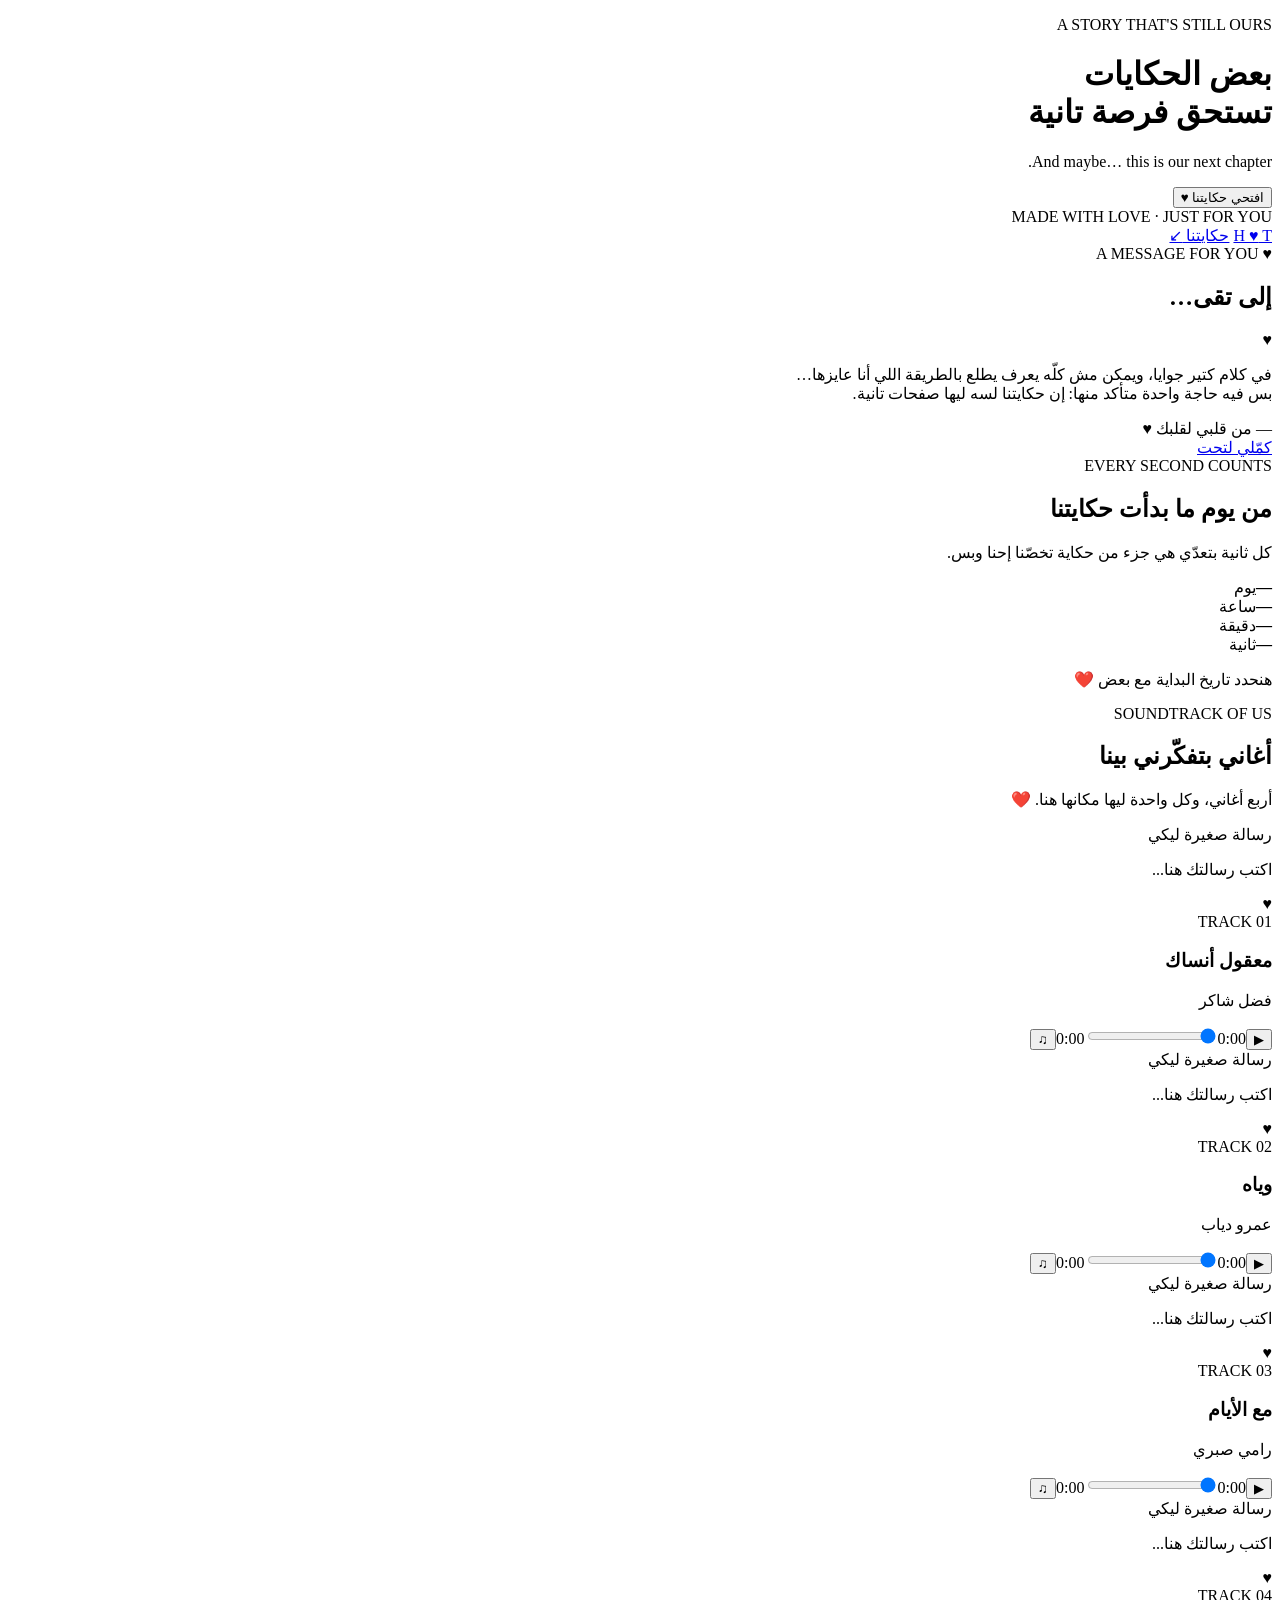
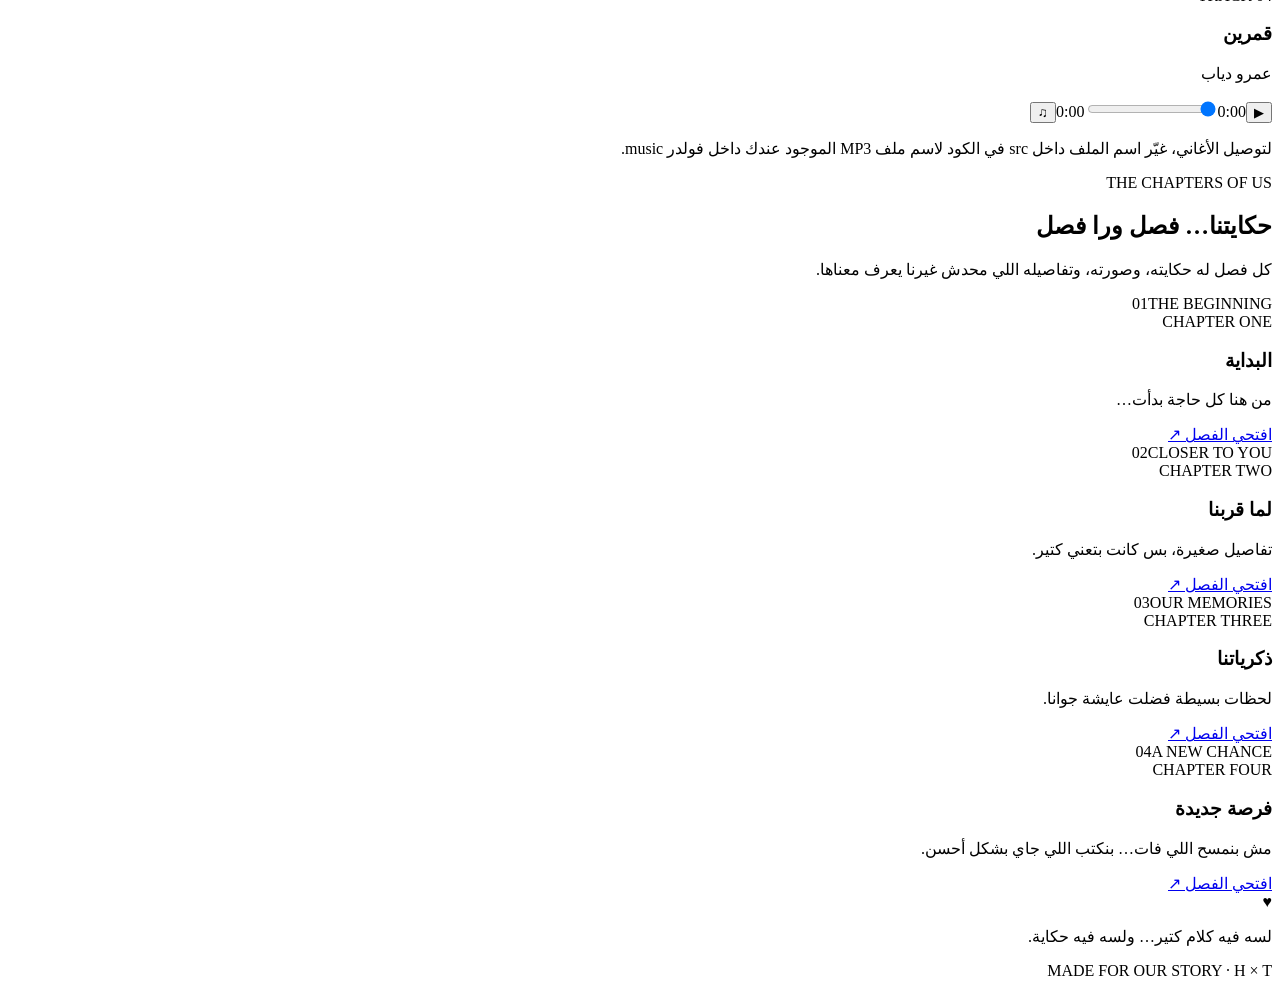
==== index.html @ f06b4408 "Add files via upload" ====
<!DOCTYPE html>
<html lang="ar" dir="rtl">
<head>
  <meta charset="UTF-8">
  <meta name="viewport" content="width=device-width, initial-scale=1.0">
  <meta name="theme-color" content="#090708">
  <title>Our Story ❤️</title>
  <link rel="stylesheet" href="css/style.css">
</head>
<body>
  <!-- شاشة البداية -->
  <div class="intro" id="intro">
    <div class="intro-glow"></div>
    <p class="eyebrow">A STORY THAT'S STILL OURS</p>
    <h1>بعض الحكايات<br><span>تستحق فرصة تانية</span></h1>
    <p class="intro-note">And maybe… this is our next chapter.</p>
    <button class="button button-primary" id="openStory">افتحي حكايتنا <span>♥</span></button>
    <div class="intro-bottom">MADE WITH LOVE · JUST FOR YOU</div>
  </div>

  <header class="topbar">
    <a class="brand" href="#home">H <span>♥</span> T</a>
    <a class="top-link" href="#chapters">حكايتنا <span>↙</span></a>
  </header>

  <main id="home">
    <!-- الرسالة: أول قسم بعد شاشة البداية -->
    <section class="hero section-wrap" id="message">
      <div class="section-kicker"><span class="tiny-heart">♥</span> A MESSAGE FOR YOU</div>
      <h2 class="hero-title">إلى <span>تقى</span>…</h2>
      <article class="message-card">
        <div class="card-heart">♥</div>
        <p id="mainMessage">في كلام كتير جوايا، ويمكن مش كلّه يعرف يطلع بالطريقة اللي أنا عايزها…<br>
        بس فيه حاجة واحدة متأكد منها: إن حكايتنا لسه ليها صفحات تانية.</p>
        <div class="message-signature">— من قلبي لقلبك <span>♥</span></div>
      </article>
      <a class="scroll-cue" href="#counter"><span></span> كمّلي لتحت</a>
    </section>

    <!-- عداد المدة -->
    <section class="counter-section section-wrap" id="counter">
      <div class="section-kicker">EVERY SECOND COUNTS</div>
      <h2>من يوم ما بدأت <span>حكايتنا</span></h2>
      <p class="section-description">كل ثانية بتعدّي هي جزء من حكاية تخصّنا إحنا وبس.</p>
      <div class="counter-grid" aria-label="مدة العلاقة">
        <div class="counter-box"><strong id="days">—</strong><span>يوم</span></div>
        <div class="counter-box"><strong id="hours">—</strong><span>ساعة</span></div>
        <div class="counter-box"><strong id="minutes">—</strong><span>دقيقة</span></div>
        <div class="counter-box"><strong id="seconds">—</strong><span>ثانية</span></div>
      </div>
      <p class="counter-caption" id="counterCaption">هنحدد تاريخ البداية مع بعض ❤️</p>
    </section>

    <!-- قائمة الأغاني -->
    <section class="music-section section-wrap" id="playlist">
      <div class="section-kicker">SOUNDTRACK OF US</div>
      <h2>أغاني <span>بتفكّرني بينا</span></h2>
      <p class="section-description">أربع أغاني، وكل واحدة ليها مكانها هنا. ❤️</p>

      <div class="playlist-list">
        <article class="song-card">
          <div class="song-message"><span class="message-label">رسالة صغيرة ليكي</span><p contenteditable="true" spellcheck="false">اكتب رسالتك هنا...</p></div>
          <div class="song-main"><div class="vinyl" aria-hidden="true"><span>♥</span></div><div class="playlist-info"><span class="track-label">TRACK 01</span><h3>معقول أنساك</h3><p>فضل شاكر</p></div></div>
          <audio class="song-audio" preload="metadata" src="music/معقول انساك.mp3"></audio>
          <div class="audio-controls"><button class="play-button" type="button" aria-label="تشغيل ">▶</button><span class="audio-time current-time">0:00</span><input class="audio-progress" type="range" min="0" max="100" value="0" step="0.1" aria-label="تقدم الأغنية"><span class="audio-time duration">0:00</span><button class="mute-button" type="button" aria-label="كتم الصوت">♫</button></div>
        </article>

        <article class="song-card">
          <div class="song-message"><span class="message-label">رسالة صغيرة ليكي</span><p contenteditable="true" spellcheck="false">اكتب رسالتك هنا...</p></div>
          <div class="song-main"><div class="vinyl" aria-hidden="true"><span>♥</span></div><div class="playlist-info"><span class="track-label">TRACK 02</span><h3>وياه</h3><p>عمرو دياب</p></div></div>
          <audio class="song-audio" preload="metadata" src="music/وياه.mp3"></audio>
          <div class="audio-controls"><button class="play-button" type="button" aria-label="تشغيل ">▶</button><span class="audio-time current-time">0:00</span><input class="audio-progress" type="range" min="0" max="100" value="0" step="0.1" aria-label="تقدم الأغنية"><span class="audio-time duration">0:00</span><button class="mute-button" type="button" aria-label="كتم الصوت">♫</button></div>
        </article>

        <article class="song-card">
          <div class="song-message"><span class="message-label">رسالة صغيرة ليكي</span><p contenteditable="true" spellcheck="false">اكتب رسالتك هنا...</p></div>
          <div class="song-main"><div class="vinyl" aria-hidden="true"><span>♥</span></div><div class="playlist-info"><span class="track-label">TRACK 03</span><h3>مع الأيام</h3><p>رامي صبري</p></div></div>
          <audio class="song-audio" preload="metadata" src="music/مع الايام.mp3"></audio>
          <div class="audio-controls"><button class="play-button" type="button" aria-label="تشغيل مع الأيام">▶</button><span class="audio-time current-time">0:00</span><input class="audio-progress" type="range" min="0" max="100" value="0" step="0.1" aria-label="تقدم الأغنية"><span class="audio-time duration">0:00</span><button class="mute-button" type="button" aria-label="كتم الصوت">♫</button></div>
        </article>

        <article class="song-card">
          <div class="song-message"><span class="message-label">رسالة صغيرة ليكي</span><p contenteditable="true" spellcheck="false">اكتب رسالتك هنا...</p></div>
          <div class="song-main"><div class="vinyl" aria-hidden="true"><span>♥</span></div><div class="playlist-info"><span class="track-label">TRACK 04</span><h3>قمرين</h3><p>عمرو دياب</p></div></div>
          <audio class="song-audio" preload="metadata" src="music/قمرين.mp3"></audio>
          <div class="audio-controls"><button class="play-button" type="button" aria-label="تشغيل قمرين">▶</button><span class="audio-time current-time">0:00</span><input class="audio-progress" type="range" min="0" max="100" value="0" step="0.1" aria-label="تقدم الأغنية"><span class="audio-time duration">0:00</span><button class="mute-button" type="button" aria-label="كتم الصوت">♫</button></div>
        </article>
      </div>
      <p class="small-note">لتوصيل الأغاني، غيّر اسم الملف داخل src في الكود لاسم ملف MP3 الموجود عندك داخل فولدر music.</p>
    </section>

    <!-- فصول الحكاية -->
    <section class="chapters-section section-wrap" id="chapters">
      <div class="section-kicker">THE CHAPTERS OF US</div>
      <h2>حكايتنا… <span>فصل ورا فصل</span></h2>
      <p class="section-description">كل فصل له حكايته، وصورته، وتفاصيله اللي محدش غيرنا يعرف معناها.</p>

      <div class="chapter-list">
        <article class="chapter-card">
          <div class="chapter-art art-one"><span class="art-symbol">01</span><span class="art-caption">THE BEGINNING</span></div>
          <div class="chapter-content">
            <span class="chapter-number">CHAPTER ONE</span>
            <h3>البداية</h3>
            <p>من هنا كل حاجة بدأت…</p>
            <a class="button button-outline" href="chapters/chapter-1.html">افتحي الفصل <span>↗</span></a>
          </div>
        </article>

        <article class="chapter-card">
          <div class="chapter-art art-two"><span class="art-symbol">02</span><span class="art-caption">CLOSER TO YOU</span></div>
          <div class="chapter-content">
            <span class="chapter-number">CHAPTER TWO</span>
            <h3>لما قربنا</h3>
            <p>تفاصيل صغيرة، بس كانت بتعني كتير.</p>
            <a class="button button-outline" href="chapters/chapter-2.html">افتحي الفصل <span>↗</span></a>
          </div>
        </article>

        <article class="chapter-card">
          <div class="chapter-art art-three"><span class="art-symbol">03</span><span class="art-caption">OUR MEMORIES</span></div>
          <div class="chapter-content">
            <span class="chapter-number">CHAPTER THREE</span>
            <h3>ذكرياتنا</h3>
            <p>لحظات بسيطة فضلت عايشة جوانا.</p>
            <a class="button button-outline" href="chapters/chapter-3.html">افتحي الفصل <span>↗</span></a>
          </div>
        </article>

        <article class="chapter-card">
          <div class="chapter-art art-four"><span class="art-symbol">04</span><span class="art-caption">A NEW CHANCE</span></div>
          <div class="chapter-content">
            <span class="chapter-number">CHAPTER FOUR</span>
            <h3>فرصة جديدة</h3>
            <p>مش بنمسح اللي فات… بنكتب اللي جاي بشكل أحسن.</p>
            <a class="button button-outline" href="chapters/chapter-4.html">افتحي الفصل <span>↗</span></a>
          </div>
        </article>
      </div>
    </section>

    <footer class="footer">
      <div class="footer-heart">♥</div>
      <p>لسه فيه كلام كتير… ولسه فيه حكاية.</p>
      <span>MADE FOR OUR STORY · H × T</span>
    </footer>
  </main>

  <script src="js/main.js"></script>
</body>
</html>
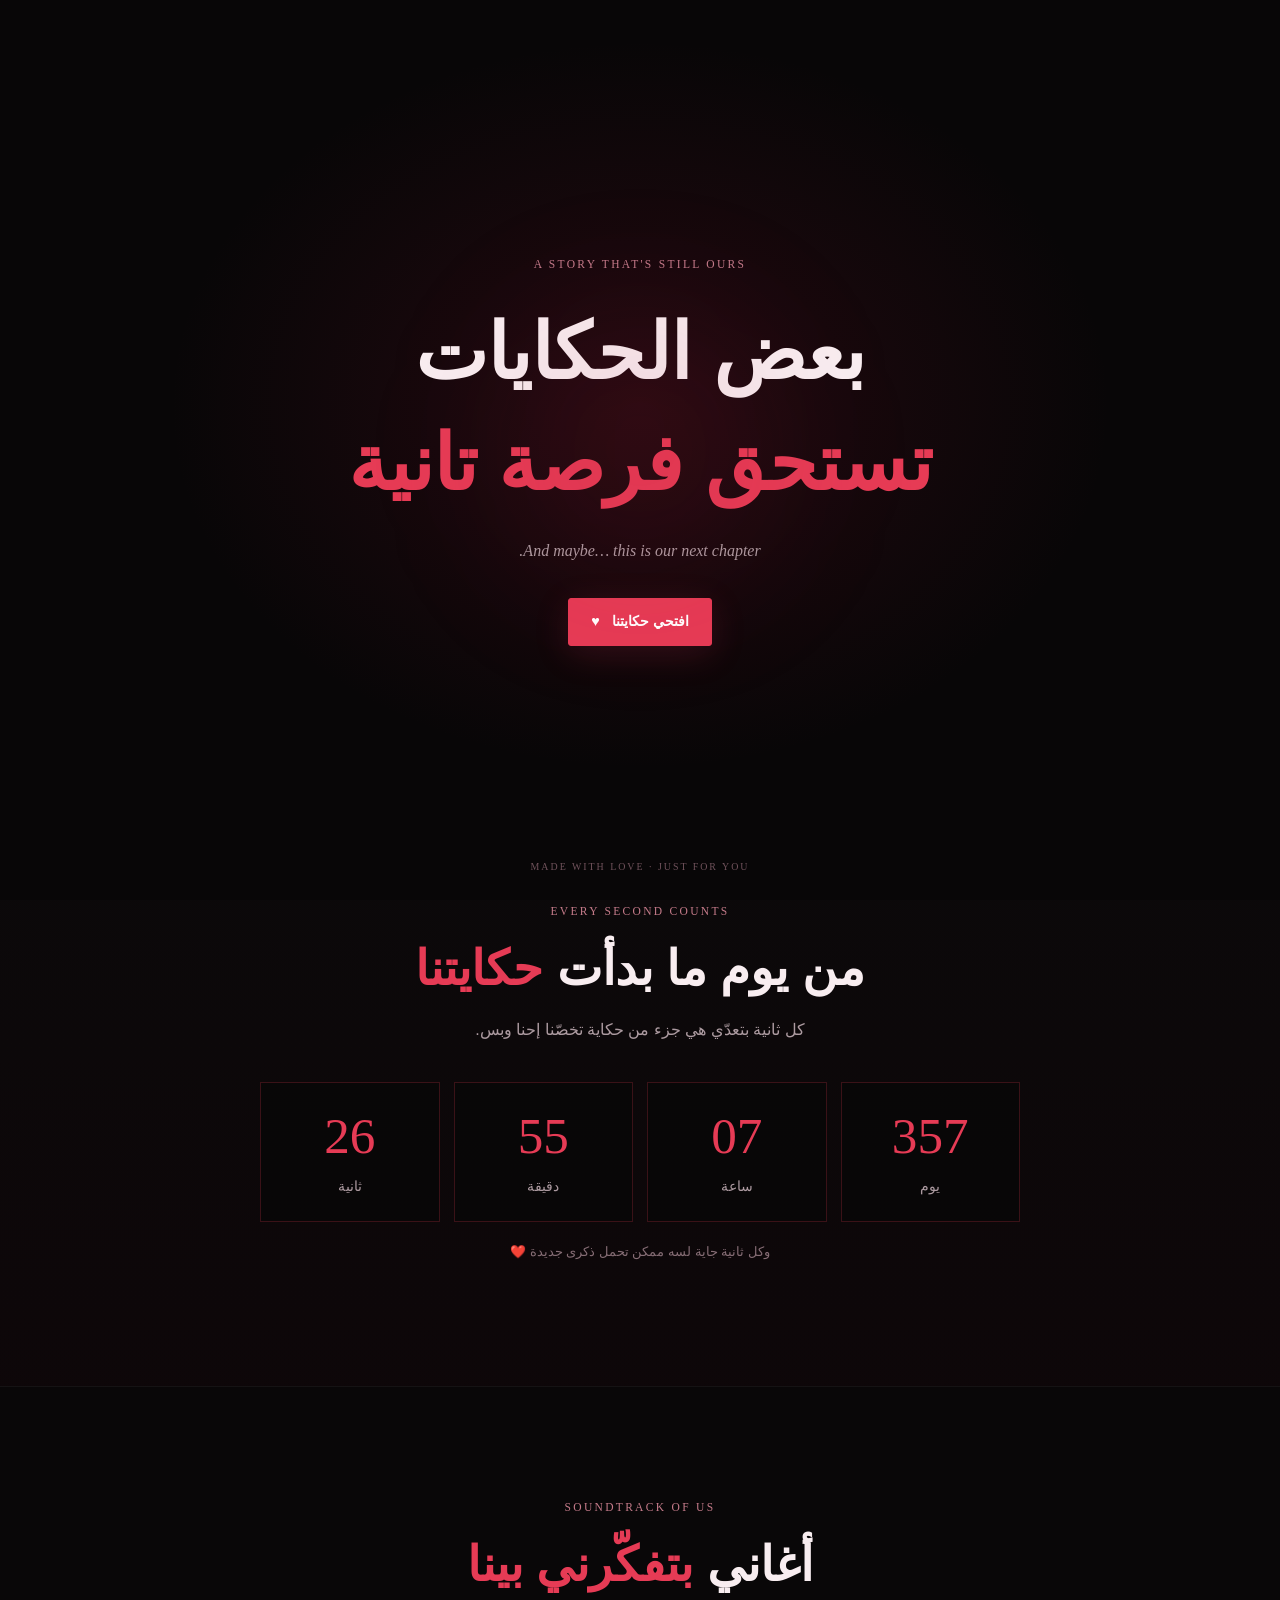
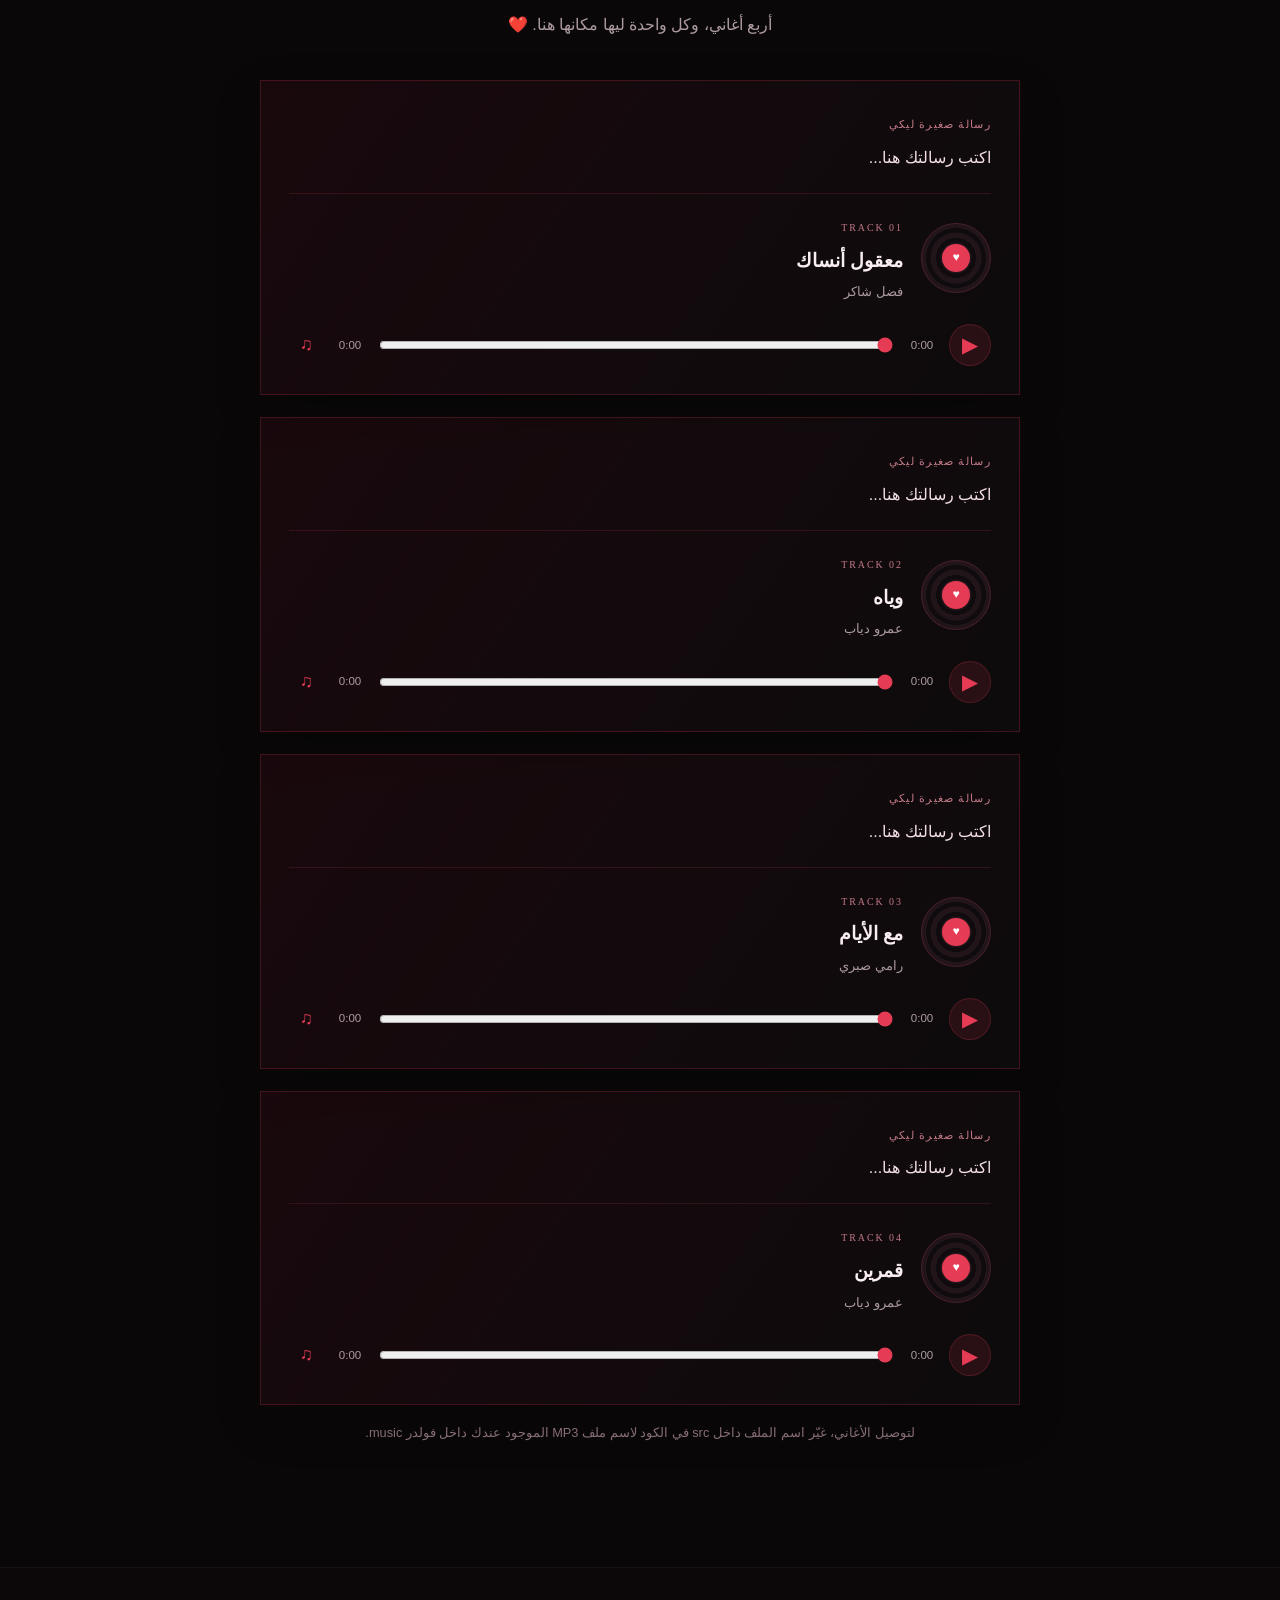
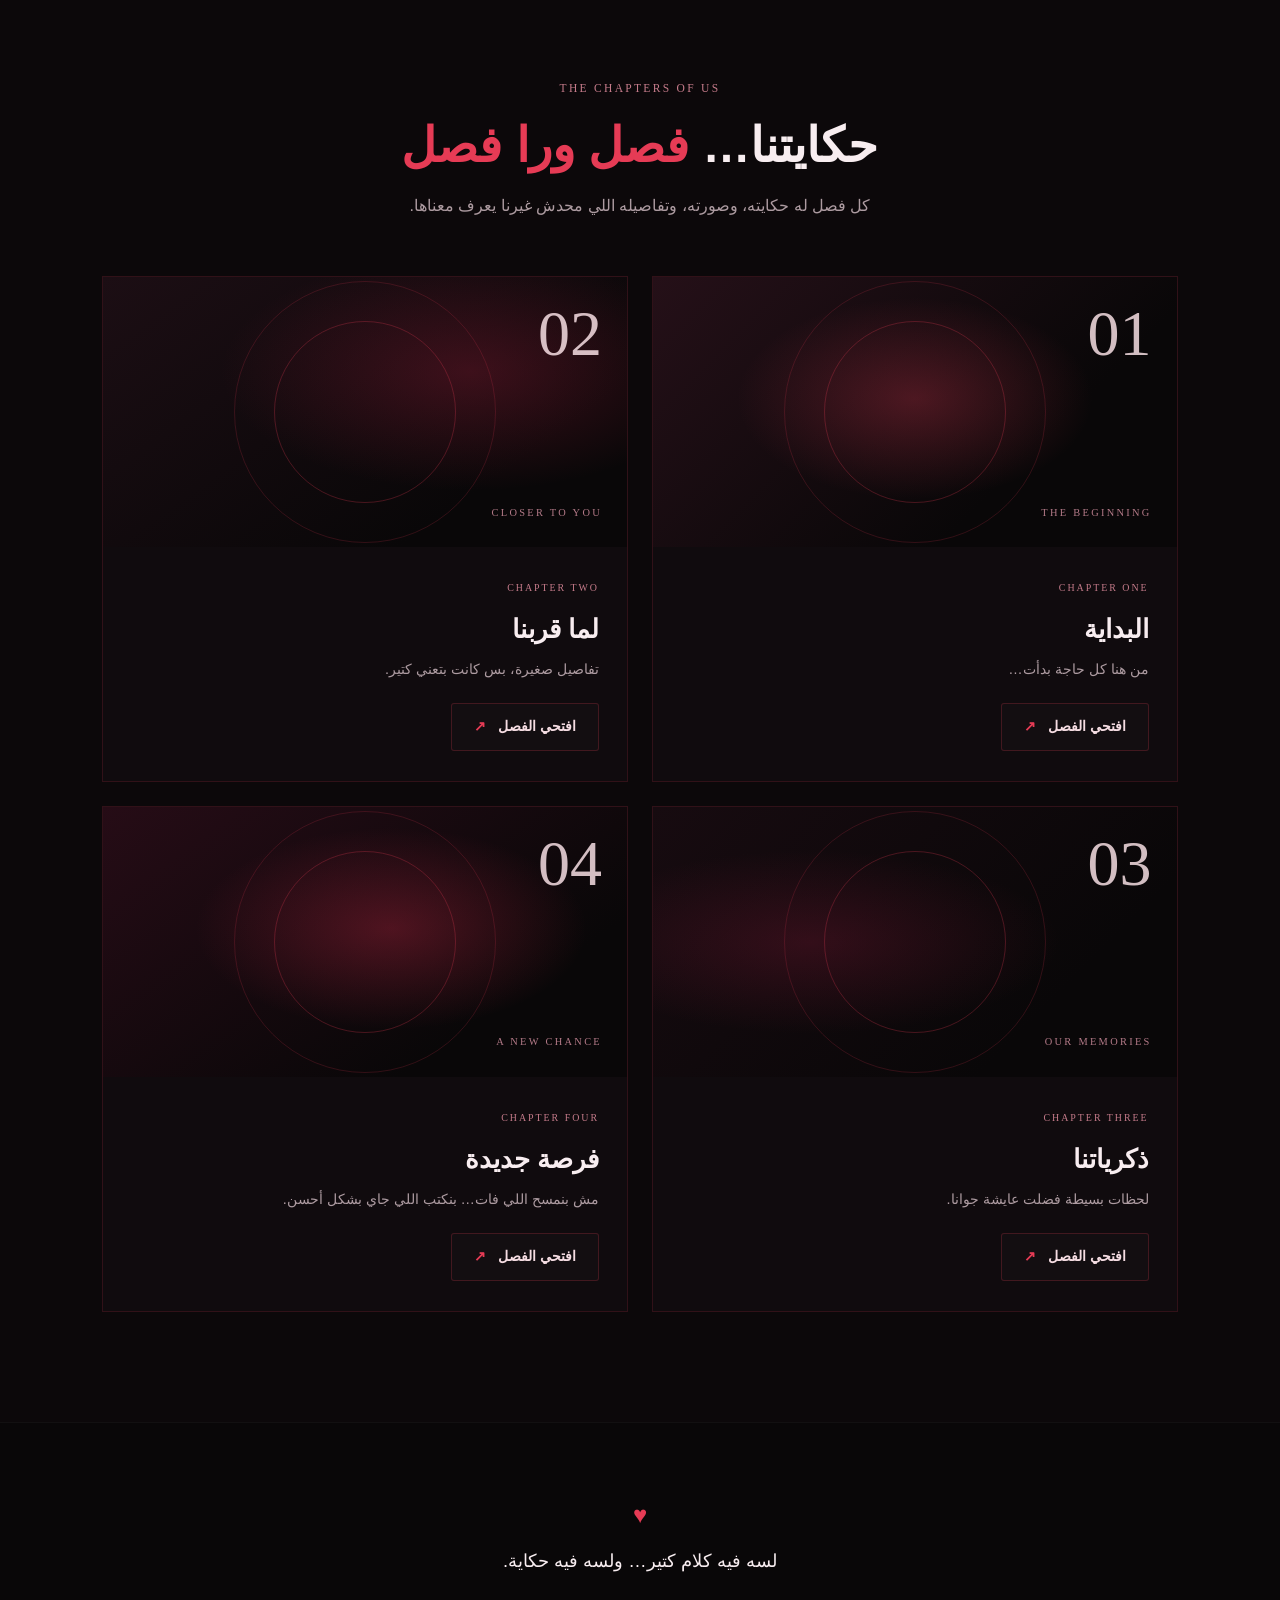
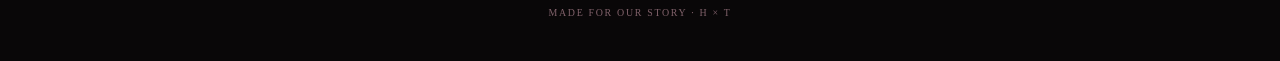
==== commit 606d1540: "Update index.html" ====
--- a/index.html
+++ b/index.html
@@ -5,7 +5,7 @@
   <meta name="viewport" content="width=device-width, initial-scale=1.0">
   <meta name="theme-color" content="#090708">
   <title>Our Story ❤️</title>
-  <link rel="stylesheet" href="css/style.css">
+  <link rel="stylesheet" href="style.css">
 </head>
 <body>
   <!-- شاشة البداية -->
@@ -145,6 +145,6 @@
     </footer>
   </main>
 
-  <script src="js/main.js"></script>
+  <script src="main.js"></script>
 </body>
 </html>
--- a/style.css
+++ b/style.css
@@ -0,0 +1,250 @@
+@import url('https://fonts.googleapis.com/css2?family=Cairo:wght@400;500;600;700;800&family=Playfair+Display:wght@400;500;600&display=swap');
+
+:root {
+  --bg: #090708;
+  --surface: #120d10;
+  --surface-2: #1a1015;
+  --red: #e63b55;
+  --red-deep: #8e1f35;
+  --text: #f8edf0;
+  --muted: #ad9ba1;
+  --line: rgba(230, 59, 85, .22);
+  --serif: 'Playfair Display', Georgia, serif;
+}
+
+* { box-sizing: border-box; }
+html { scroll-behavior: smooth; scroll-padding-top: 86px; }
+body {
+  margin: 0;
+  background: var(--bg);
+  color: var(--text);
+  font-family: 'Cairo', sans-serif;
+  line-height: 1.8;
+  overflow-x: hidden;
+}
+body::before {
+  content: "";
+  position: fixed;
+  inset: 0;
+  pointer-events: none;
+  z-index: -1;
+  opacity: .18;
+  background-image: radial-gradient(rgba(255,255,255,.15) .6px, transparent .6px);
+  background-size: 6px 6px;
+}
+a { color: inherit; text-decoration: none; }
+button { font: inherit; }
+span { color: var(--red); }
+
+.intro {
+  position: fixed;
+  inset: 0;
+  z-index: 100;
+  display: flex;
+  flex-direction: column;
+  justify-content: center;
+  align-items: center;
+  padding: 28px;
+  text-align: center;
+  background:
+    radial-gradient(ellipse at 50% 45%, rgba(132, 22, 48, .22), transparent 52%),
+    #080607;
+  transition: opacity .8s ease, visibility .8s ease, transform .8s ease;
+}
+.intro.is-hidden { opacity: 0; visibility: hidden; transform: scale(1.03); }
+.intro-glow {
+  position: absolute;
+  width: 260px;
+  height: 260px;
+  border-radius: 50%;
+  background: rgba(183, 26, 57, .11);
+  filter: blur(75px);
+  pointer-events: none;
+}
+.eyebrow, .intro-bottom, .section-kicker, .track-label, .chapter-number {
+  font-family: var(--serif);
+  font-size: .72rem;
+  letter-spacing: .2em;
+  color: #c57b8a;
+}
+.eyebrow { margin: 0 0 22px; }
+.intro h1 {
+  margin: 0;
+  font-size: clamp(2.1rem, 7vw, 4.8rem);
+  line-height: 1.45;
+  font-weight: 700;
+}
+.intro h1 span { color: var(--red); }
+.intro-note { color: var(--muted); font-family: var(--serif); font-style: italic; margin: 18px 0 32px; }
+.intro-bottom { position: absolute; bottom: 24px; font-size: .62rem; color: #70525b; }
+
+.button {
+  min-height: 48px;
+  display: inline-flex;
+  align-items: center;
+  justify-content: center;
+  gap: 12px;
+  border-radius: 3px;
+  padding: 10px 22px;
+  font-weight: 700;
+  font-size: .9rem;
+  transition: transform .25s ease, background .25s ease, border-color .25s ease;
+}
+.button:hover { transform: translateY(-3px); }
+.button-primary { background: var(--red); color: #fff; border: 1px solid var(--red); box-shadow: 0 8px 35px rgba(230,59,85,.16); }
+.button-primary span { color: #fff; }
+.button-outline { border: 1px solid var(--line); color: #f5dce2; background: rgba(255,255,255,.015); }
+.button-outline:hover { border-color: var(--red); background: rgba(230,59,85,.08); }
+.button-outline span { color: var(--red); }
+
+.topbar {
+  position: sticky;
+  top: 0;
+  z-index: 20;
+  height: 70px;
+  padding: 0 clamp(20px, 6vw, 90px);
+  display: flex;
+  align-items: center;
+  justify-content: space-between;
+  background: rgba(9,7,8,.83);
+  border-bottom: 1px solid rgba(255,255,255,.05);
+  backdrop-filter: blur(16px);
+}
+.brand { font-family: var(--serif); font-size: 1.3rem; letter-spacing: .1em; }
+.brand span { font-size: .8rem; padding: 0 5px; }
+.top-link { color: var(--muted); font-size: .85rem; }
+.top-link span { padding-right: 5px; }
+
+.section-wrap { padding: 110px clamp(22px, 8vw, 130px); }
+.hero {
+  min-height: 560px;
+  display: flex;
+  flex-direction: column;
+  align-items: center;
+  justify-content: center;
+  text-align: center;
+  padding-top: 100px;
+  padding-bottom: 60px;
+  background: radial-gradient(ellipse at 50% 40%, rgba(125, 21, 46, .12), transparent 58%);
+}
+.section-kicker { margin-bottom: 12px; }
+.tiny-heart { font-size: .8rem; margin-left: 6px; }
+.hero-title { font-size: clamp(2.2rem, 5vw, 3.8rem); margin: 0 0 26px; line-height: 1.35; }
+.message-card {
+  position: relative;
+  width: min(100%, 720px);
+  padding: clamp(28px, 5vw, 55px);
+  border: 1px solid var(--line);
+  background: linear-gradient(135deg, rgba(255,255,255,.035), rgba(105,16,39,.08));
+  box-shadow: 0 25px 80px rgba(0,0,0,.2);
+}
+.card-heart { color: var(--red); font-size: 1.5rem; margin-bottom: 12px; }
+.message-card p { font-size: clamp(1rem, 2vw, 1.25rem); line-height: 2.2; margin: 0; }
+.message-signature { margin-top: 28px; color: var(--muted); font-size: .9rem; }
+.message-signature span { padding-right: 6px; }
+.scroll-cue { display: flex; align-items: center; gap: 10px; margin-top: 36px; font-size: .8rem; color: var(--muted); }
+.scroll-cue span { width: 1px; height: 28px; display: inline-block; background: var(--red); }
+
+.counter-section { text-align: center; border-top: 1px solid rgba(255,255,255,.04); border-bottom: 1px solid rgba(255,255,255,.04); background: linear-gradient(180deg, rgba(255,255,255,.012), rgba(126,17,43,.045)); }
+section h2 { font-size: clamp(1.8rem, 4vw, 3rem); line-height: 1.45; margin: 0 0 12px; }
+.section-description { color: var(--muted); max-width: 650px; margin: 0 auto 36px; }
+.counter-grid { display: grid; grid-template-columns: repeat(4, minmax(0, 1fr)); gap: 14px; width: min(100%, 760px); margin: 38px auto 18px; }
+.counter-box { padding: 22px 10px; background: rgba(8,6,7,.7); border: 1px solid var(--line); }
+.counter-box strong { display: block; font-family: var(--serif); font-size: clamp(1.8rem, 5vw, 3.2rem); line-height: 1.2; color: var(--red); font-weight: 500; }
+.counter-box span { display: block; color: var(--muted); margin-top: 8px; font-size: .85rem; }
+.counter-caption, .small-note { color: #866d75; font-size: .8rem; }
+
+.music-section { text-align: center; }
+.playlist-card {
+  width: min(100%, 650px);
+  margin: 38px auto 0;
+  padding: 22px;
+  display: flex;
+  align-items: center;
+  gap: 22px;
+  text-align: right;
+  border: 1px solid var(--line);
+  background: linear-gradient(110deg, rgba(124,18,43,.13), rgba(255,255,255,.025));
+}
+.vinyl {
+  width: 86px; height: 86px; flex: 0 0 86px; border-radius: 50%;
+  display: grid; place-items: center;
+  background: repeating-radial-gradient(circle, #21151a 0 5px, #100b0e 6px 10px);
+  border: 1px solid #4b202d;
+  animation: spin 12s linear infinite;
+}
+.vinyl span { display: grid; place-items: center; width: 28px; height: 28px; border-radius: 50%; background: var(--red); color: white; font-size: .75rem; }
+@keyframes spin { to { transform: rotate(360deg); } }
+.playlist-info { flex: 1; min-width: 0; }
+.track-label { font-size: .62rem; }
+.playlist-info h3 { margin: 4px 0 0; font-size: 1.15rem; }
+.playlist-info p { margin: 2px 0 0; color: var(--muted); font-size: .82rem; }
+.play-button { width: 44px; height: 44px; border-radius: 50%; border: 1px solid var(--line); background: rgba(230,59,85,.12); color: var(--red); font-size: 1.3rem; cursor: pointer; }
+.small-note { margin-top: 16px; }
+
+/* Playlist: four individual song cards */
+.playlist-list { width: min(100%, 760px); margin: 40px auto 0; display: grid; gap: 22px; text-align: right; }
+.song-card { padding: clamp(18px, 3vw, 28px); border: 1px solid var(--line); background: linear-gradient(125deg, rgba(124,18,43,.14), rgba(255,255,255,.018)); box-shadow: 0 18px 45px rgba(0,0,0,.16); transition: border-color .25s ease, transform .25s ease; }
+.song-card:hover { border-color: rgba(230,59,85,.48); transform: translateY(-2px); }
+.song-message { padding: 0 0 18px; margin-bottom: 18px; border-bottom: 1px solid rgba(230,59,85,.16); }
+.message-label { font-family: var(--serif); font-size: .68rem; letter-spacing: .12em; color: #c57b8a; }
+.song-message p { margin: 5px 0 0; color: #f3dfe4; line-height: 1.9; outline: none; min-height: 32px; }
+.song-message p:focus { border-bottom: 1px dashed rgba(230,59,85,.55); }
+.song-main { display: flex; align-items: center; gap: 18px; }
+.song-main .vinyl { width: 70px; height: 70px; flex: 0 0 70px; }
+.song-main .playlist-info h3 { margin-top: 3px; font-size: 1.2rem; }
+.audio-controls { display: flex; align-items: center; gap: 10px; margin-top: 20px; }
+.audio-time { color: var(--muted); font-size: .72rem; font-variant-numeric: tabular-nums; min-width: 34px; text-align: center; direction: ltr; }
+.audio-progress { flex: 1; min-width: 20px; accent-color: var(--red); cursor: pointer; }
+.song-card .play-button { flex: 0 0 42px; width: 42px; height: 42px; }
+.mute-button { flex: 0 0 34px; width: 34px; height: 34px; border: 0; background: transparent; color: var(--red); cursor: pointer; font-size: 1.1rem; }
+.song-card.is-playing .vinyl { animation: spin 4s linear infinite; }
+.song-card:not(.is-playing) .vinyl { animation-play-state: paused; }
+
+.chapters-section { background: #0c080a; border-top: 1px solid rgba(255,255,255,.04); }
+.chapters-section > .section-kicker, .chapters-section > h2, .chapters-section > .section-description { text-align: center; }
+.chapter-list { display: grid; grid-template-columns: repeat(2, minmax(0, 1fr)); gap: 24px; margin-top: 55px; }
+.chapter-card { overflow: hidden; background: #100b0e; border: 1px solid rgba(230,59,85,.15); transition: transform .3s ease, border-color .3s ease; }
+.chapter-card:hover { transform: translateY(-5px); border-color: rgba(230,59,85,.5); }
+.chapter-art {
+  min-height: 270px;
+  display: flex; flex-direction: column; justify-content: space-between; align-items: flex-start;
+  padding: 25px;
+  position: relative;
+  overflow: hidden;
+  background: radial-gradient(ellipse at 50% 45%, rgba(230,59,85,.28), transparent 48%), linear-gradient(135deg, #251018, #090708 70%);
+}
+.chapter-art::before, .chapter-art::after { content: ""; position: absolute; border: 1px solid rgba(230,59,85,.18); border-radius: 50%; width: 260px; height: 260px; left: 50%; top: 50%; transform: translate(-50%,-50%); }
+.chapter-art::after { width: 180px; height: 180px; border-color: rgba(230,59,85,.28); }
+.art-two { background: radial-gradient(ellipse at 70% 35%, rgba(161,31,60,.32), transparent 48%), linear-gradient(145deg, #1c0e14, #090708 75%); }
+.art-three { background: radial-gradient(ellipse at 30% 50%, rgba(117,24,50,.35), transparent 48%), linear-gradient(135deg, #170b10, #090708 75%); }
+.art-four { background: radial-gradient(ellipse at 55% 45%, rgba(220,44,76,.3), transparent 48%), linear-gradient(145deg, #260c16, #090708 75%); }
+.art-symbol { position: relative; z-index: 1; font-family: var(--serif); font-size: 4rem; line-height: 1; color: rgba(255,230,236,.82); }
+.art-caption { position: relative; z-index: 1; font-family: var(--serif); font-size: .65rem; letter-spacing: .22em; color: #b47a88; }
+.chapter-content { padding: 25px 28px 30px; }
+.chapter-number { font-size: .62rem; }
+.chapter-content h3 { margin: 5px 0; font-size: 1.6rem; }
+.chapter-content p { color: var(--muted); margin: 0 0 20px; font-size: .9rem; }
+.footer { text-align: center; padding: 70px 20px 35px; border-top: 1px solid rgba(255,255,255,.04); }
+.footer-heart { color: var(--red); font-size: 1.5rem; }
+.footer p { margin: 8px 0 20px; font-size: 1.15rem; }
+.footer > span { font-family: var(--serif); letter-spacing: .17em; font-size: .62rem; color: #80616a; }
+
+@media (max-width: 700px) {
+  .section-wrap { padding: 78px 20px; }
+  .hero { min-height: 520px; padding-top: 80px; }
+  .counter-grid { grid-template-columns: repeat(2, minmax(0, 1fr)); gap: 10px; }
+  .chapter-list { grid-template-columns: 1fr; gap: 18px; }
+  .chapter-art { min-height: 230px; }
+  .playlist-card { gap: 14px; padding: 16px; }
+  .audio-controls { gap: 6px; }
+  .song-main .vinyl { width: 60px; height: 60px; flex-basis: 60px; }
+  .song-card .play-button { flex-basis: 38px; width: 38px; height: 38px; }
+  .vinyl { width: 66px; height: 66px; flex-basis: 66px; }
+  .playlist-info h3 { font-size: 1rem; }
+  .play-button { width: 38px; height: 38px; flex: 0 0 38px; }
+  .topbar { height: 62px; }
+}
+@media (prefers-reduced-motion: reduce) {
+  *, *::before, *::after { scroll-behavior: auto !important; animation-duration: .01ms !important; transition-duration: .01ms !important; }
+}
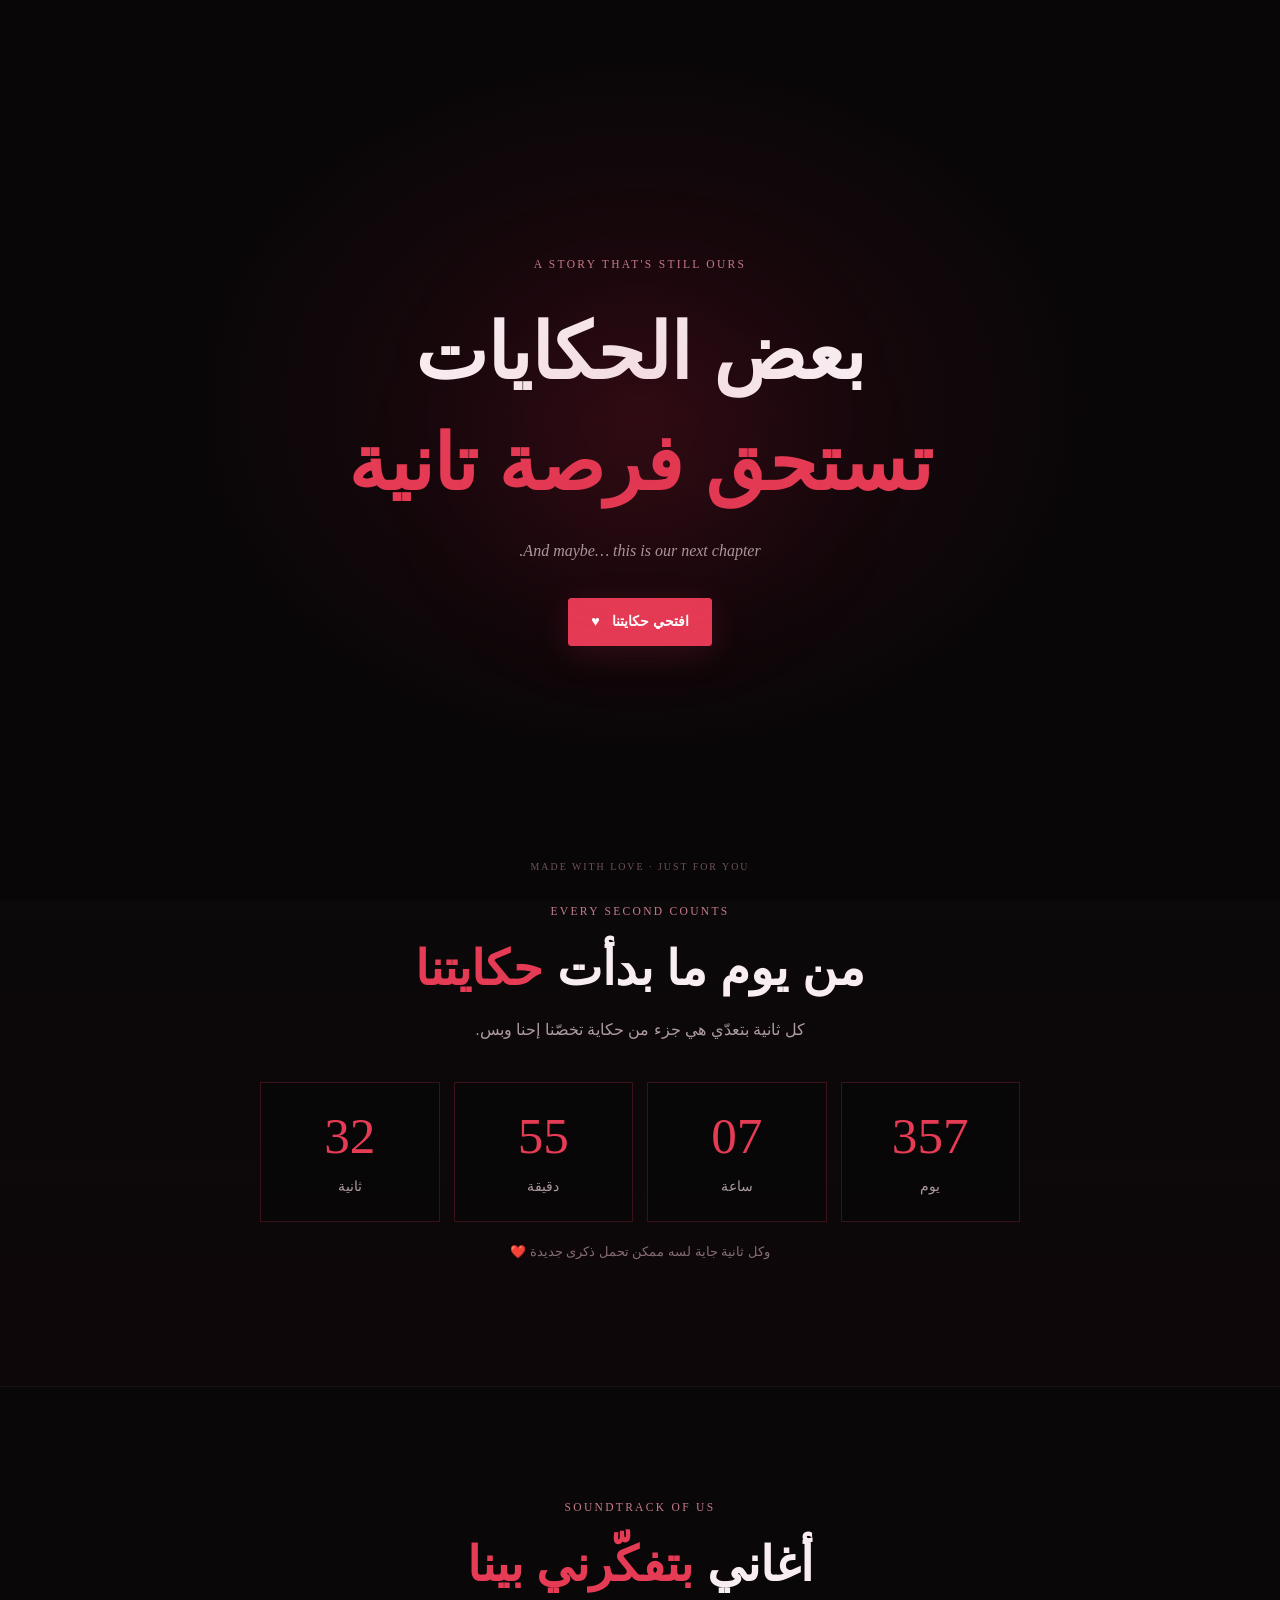
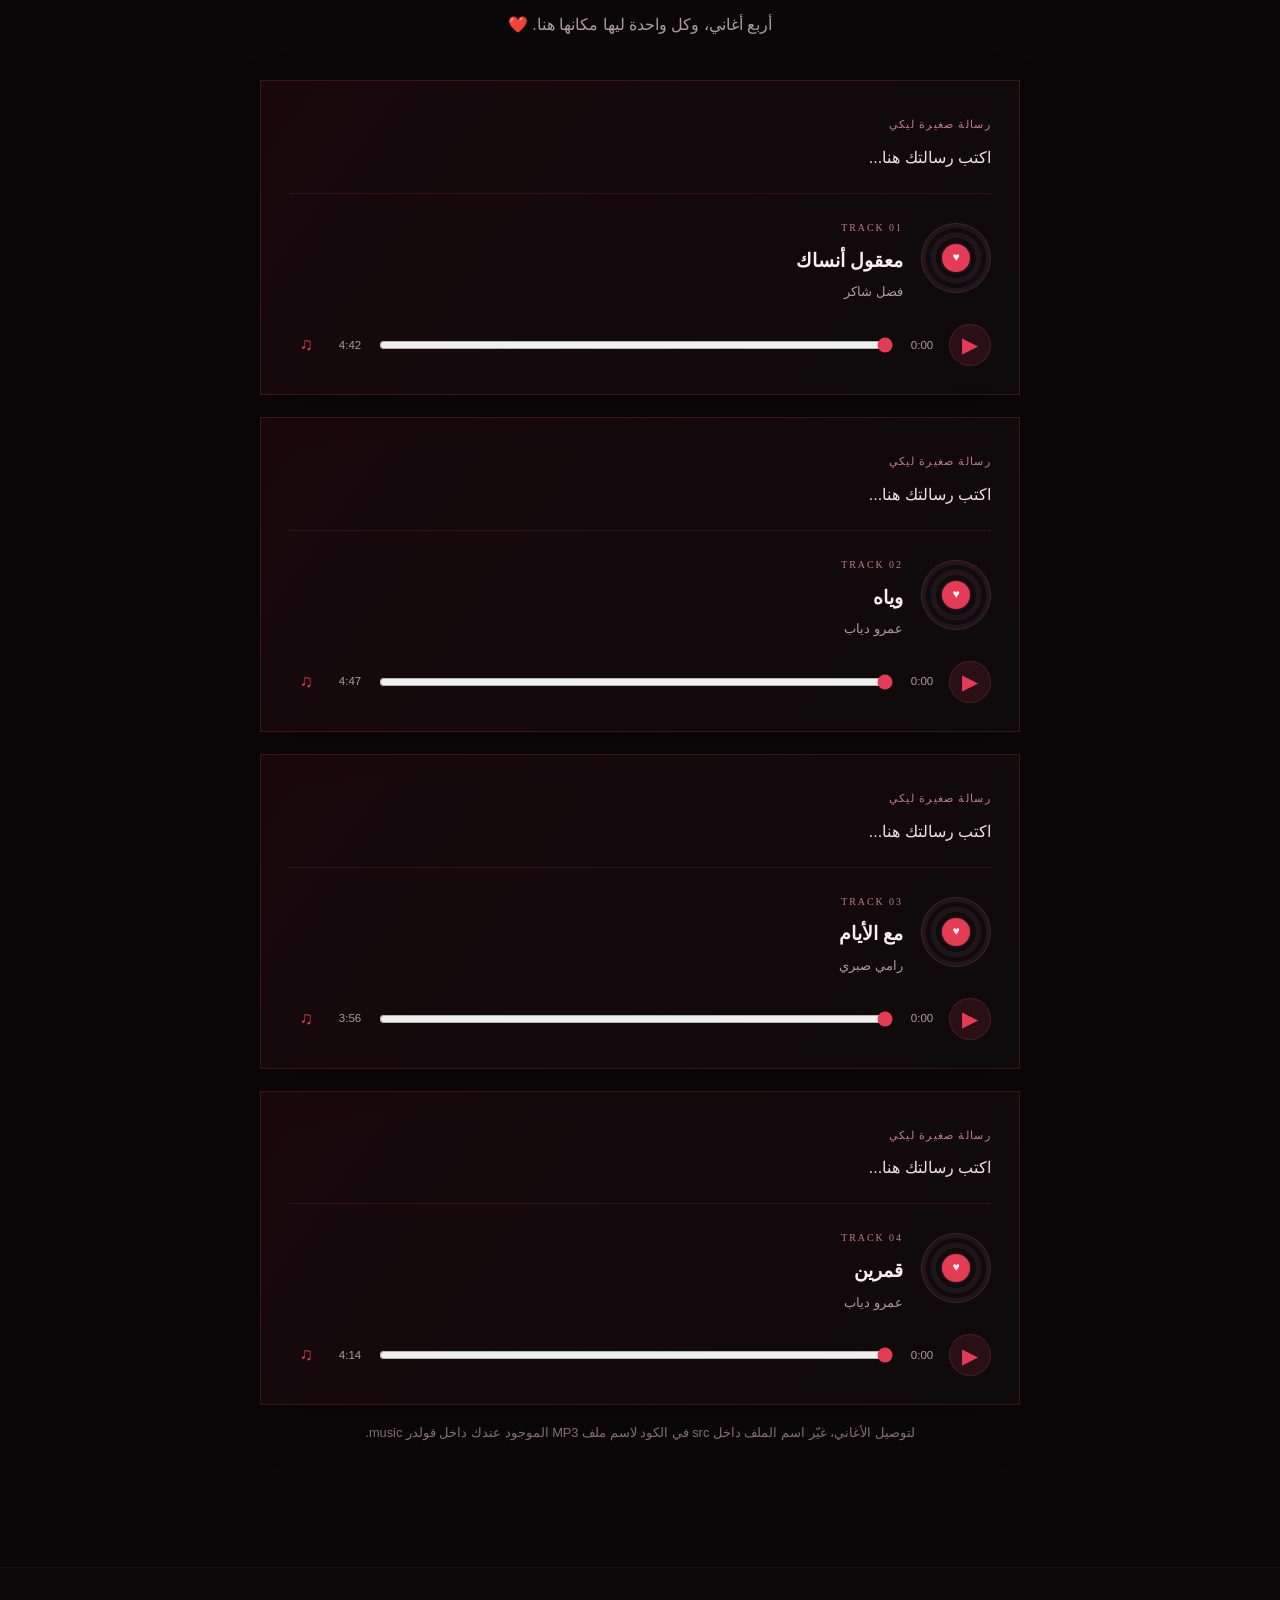
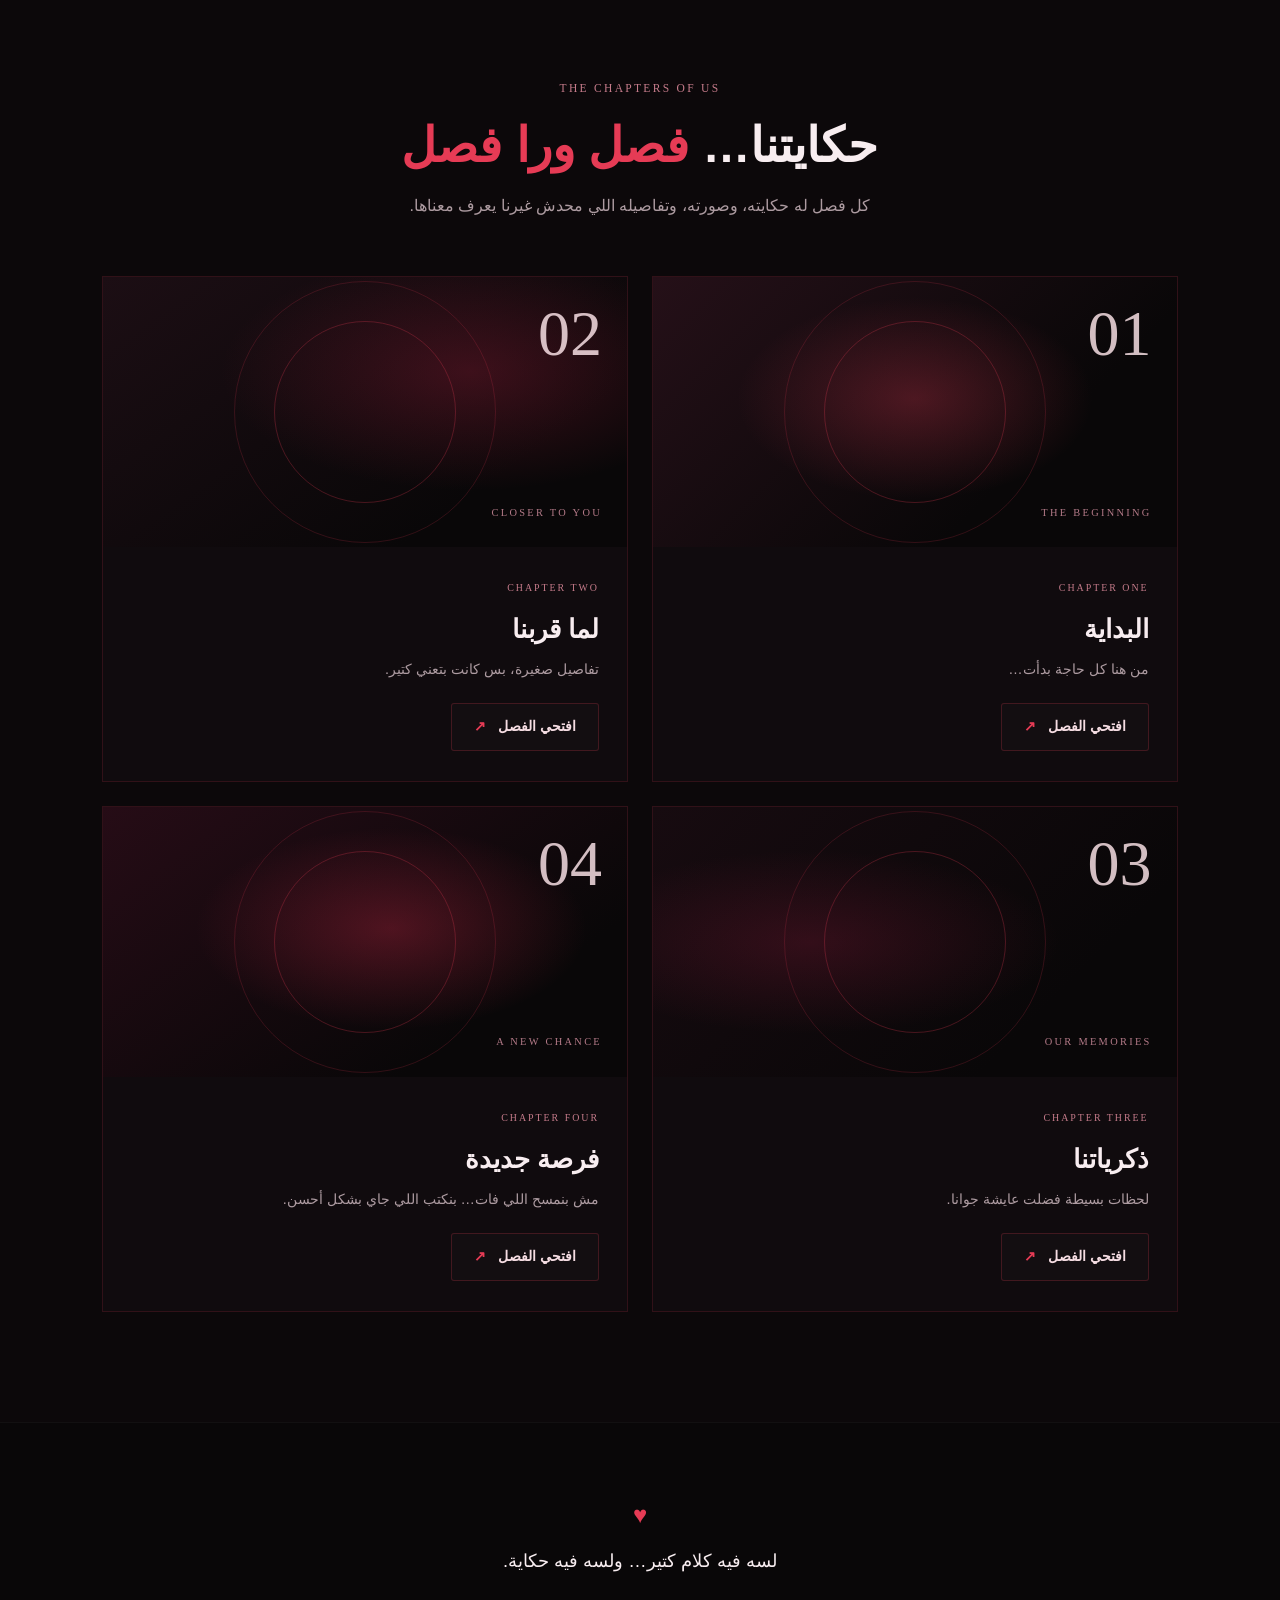
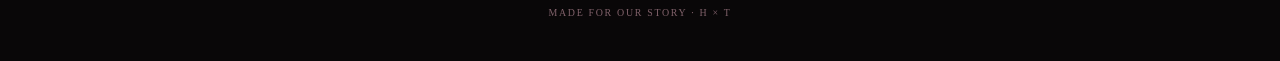
==== commit 2c74d060: "Update index.html" ====
--- a/index.html
+++ b/index.html
@@ -61,28 +61,28 @@
         <article class="song-card">
           <div class="song-message"><span class="message-label">رسالة صغيرة ليكي</span><p contenteditable="true" spellcheck="false">اكتب رسالتك هنا...</p></div>
           <div class="song-main"><div class="vinyl" aria-hidden="true"><span>♥</span></div><div class="playlist-info"><span class="track-label">TRACK 01</span><h3>معقول أنساك</h3><p>فضل شاكر</p></div></div>
-          <audio class="song-audio" preload="metadata" src="music/معقول انساك.mp3"></audio>
+          <audio class="song-audio" preload="metadata" src="معقول انساك.mp3"></audio>
           <div class="audio-controls"><button class="play-button" type="button" aria-label="تشغيل ">▶</button><span class="audio-time current-time">0:00</span><input class="audio-progress" type="range" min="0" max="100" value="0" step="0.1" aria-label="تقدم الأغنية"><span class="audio-time duration">0:00</span><button class="mute-button" type="button" aria-label="كتم الصوت">♫</button></div>
         </article>
 
         <article class="song-card">
           <div class="song-message"><span class="message-label">رسالة صغيرة ليكي</span><p contenteditable="true" spellcheck="false">اكتب رسالتك هنا...</p></div>
           <div class="song-main"><div class="vinyl" aria-hidden="true"><span>♥</span></div><div class="playlist-info"><span class="track-label">TRACK 02</span><h3>وياه</h3><p>عمرو دياب</p></div></div>
-          <audio class="song-audio" preload="metadata" src="music/وياه.mp3"></audio>
+          <audio class="song-audio" preload="metadata" src="وياه.mp3"></audio>
           <div class="audio-controls"><button class="play-button" type="button" aria-label="تشغيل ">▶</button><span class="audio-time current-time">0:00</span><input class="audio-progress" type="range" min="0" max="100" value="0" step="0.1" aria-label="تقدم الأغنية"><span class="audio-time duration">0:00</span><button class="mute-button" type="button" aria-label="كتم الصوت">♫</button></div>
         </article>
 
         <article class="song-card">
           <div class="song-message"><span class="message-label">رسالة صغيرة ليكي</span><p contenteditable="true" spellcheck="false">اكتب رسالتك هنا...</p></div>
           <div class="song-main"><div class="vinyl" aria-hidden="true"><span>♥</span></div><div class="playlist-info"><span class="track-label">TRACK 03</span><h3>مع الأيام</h3><p>رامي صبري</p></div></div>
-          <audio class="song-audio" preload="metadata" src="music/مع الايام.mp3"></audio>
+          <audio class="song-audio" preload="metadata" src="مع الايام.mp3"></audio>
           <div class="audio-controls"><button class="play-button" type="button" aria-label="تشغيل مع الأيام">▶</button><span class="audio-time current-time">0:00</span><input class="audio-progress" type="range" min="0" max="100" value="0" step="0.1" aria-label="تقدم الأغنية"><span class="audio-time duration">0:00</span><button class="mute-button" type="button" aria-label="كتم الصوت">♫</button></div>
         </article>
 
         <article class="song-card">
           <div class="song-message"><span class="message-label">رسالة صغيرة ليكي</span><p contenteditable="true" spellcheck="false">اكتب رسالتك هنا...</p></div>
           <div class="song-main"><div class="vinyl" aria-hidden="true"><span>♥</span></div><div class="playlist-info"><span class="track-label">TRACK 04</span><h3>قمرين</h3><p>عمرو دياب</p></div></div>
-          <audio class="song-audio" preload="metadata" src="music/قمرين.mp3"></audio>
+          <audio class="song-audio" preload="metadata" src="قمرين.mp3"></audio>
           <div class="audio-controls"><button class="play-button" type="button" aria-label="تشغيل قمرين">▶</button><span class="audio-time current-time">0:00</span><input class="audio-progress" type="range" min="0" max="100" value="0" step="0.1" aria-label="تقدم الأغنية"><span class="audio-time duration">0:00</span><button class="mute-button" type="button" aria-label="كتم الصوت">♫</button></div>
         </article>
       </div>
@@ -102,7 +102,7 @@
             <span class="chapter-number">CHAPTER ONE</span>
             <h3>البداية</h3>
             <p>من هنا كل حاجة بدأت…</p>
-            <a class="button button-outline" href="chapters/chapter-1.html">افتحي الفصل <span>↗</span></a>
+            <a class="button button-outline" href="chapter-1.html">افتحي الفصل <span>↗</span></a>
           </div>
         </article>
 
@@ -112,7 +112,7 @@
             <span class="chapter-number">CHAPTER TWO</span>
             <h3>لما قربنا</h3>
             <p>تفاصيل صغيرة، بس كانت بتعني كتير.</p>
-            <a class="button button-outline" href="chapters/chapter-2.html">افتحي الفصل <span>↗</span></a>
+            <a class="button button-outline" href="chapter-2.html">افتحي الفصل <span>↗</span></a>
           </div>
         </article>
 
@@ -122,7 +122,7 @@
             <span class="chapter-number">CHAPTER THREE</span>
             <h3>ذكرياتنا</h3>
             <p>لحظات بسيطة فضلت عايشة جوانا.</p>
-            <a class="button button-outline" href="chapters/chapter-3.html">افتحي الفصل <span>↗</span></a>
+            <a class="button button-outline" href="chapter-3.html">افتحي الفصل <span>↗</span></a>
           </div>
         </article>
 
@@ -132,7 +132,7 @@
             <span class="chapter-number">CHAPTER FOUR</span>
             <h3>فرصة جديدة</h3>
             <p>مش بنمسح اللي فات… بنكتب اللي جاي بشكل أحسن.</p>
-            <a class="button button-outline" href="chapters/chapter-4.html">افتحي الفصل <span>↗</span></a>
+            <a class="button button-outline" href="chapter-4.html">افتحي الفصل <span>↗</span></a>
           </div>
         </article>
       </div>
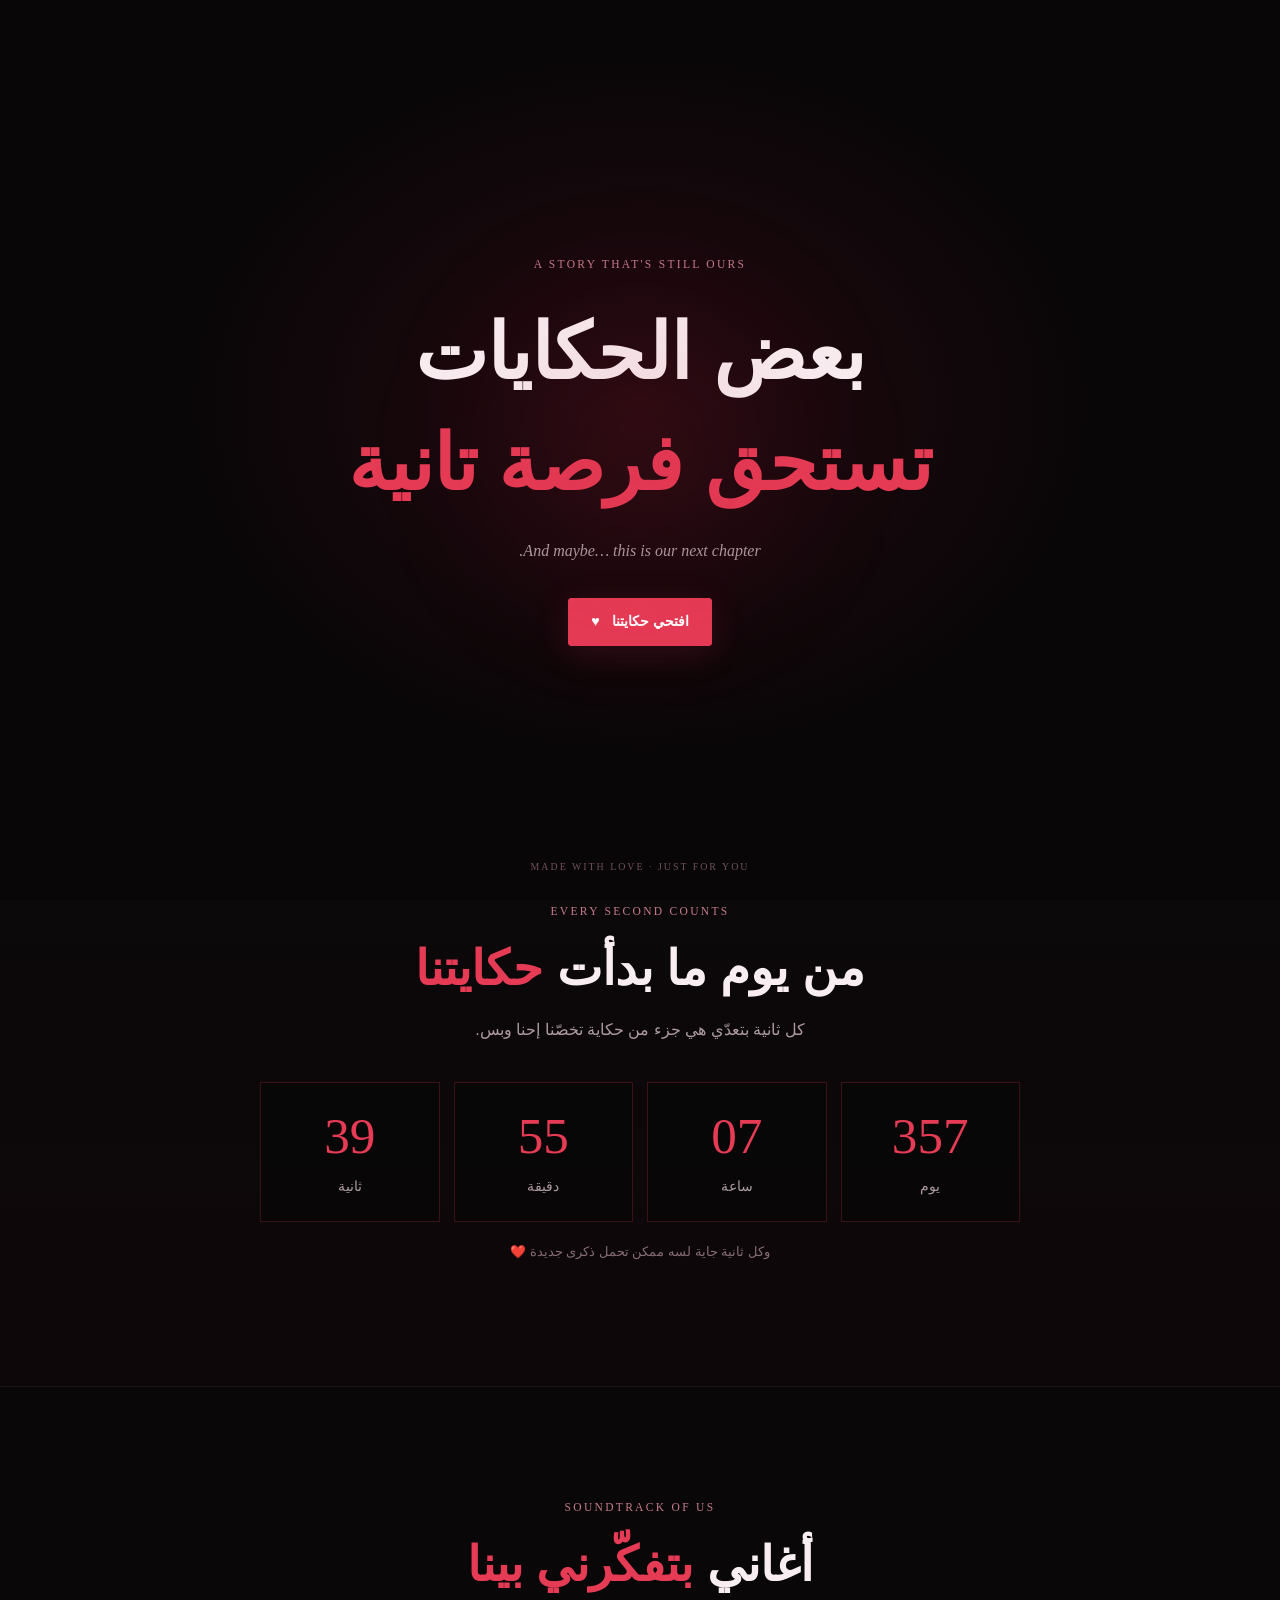
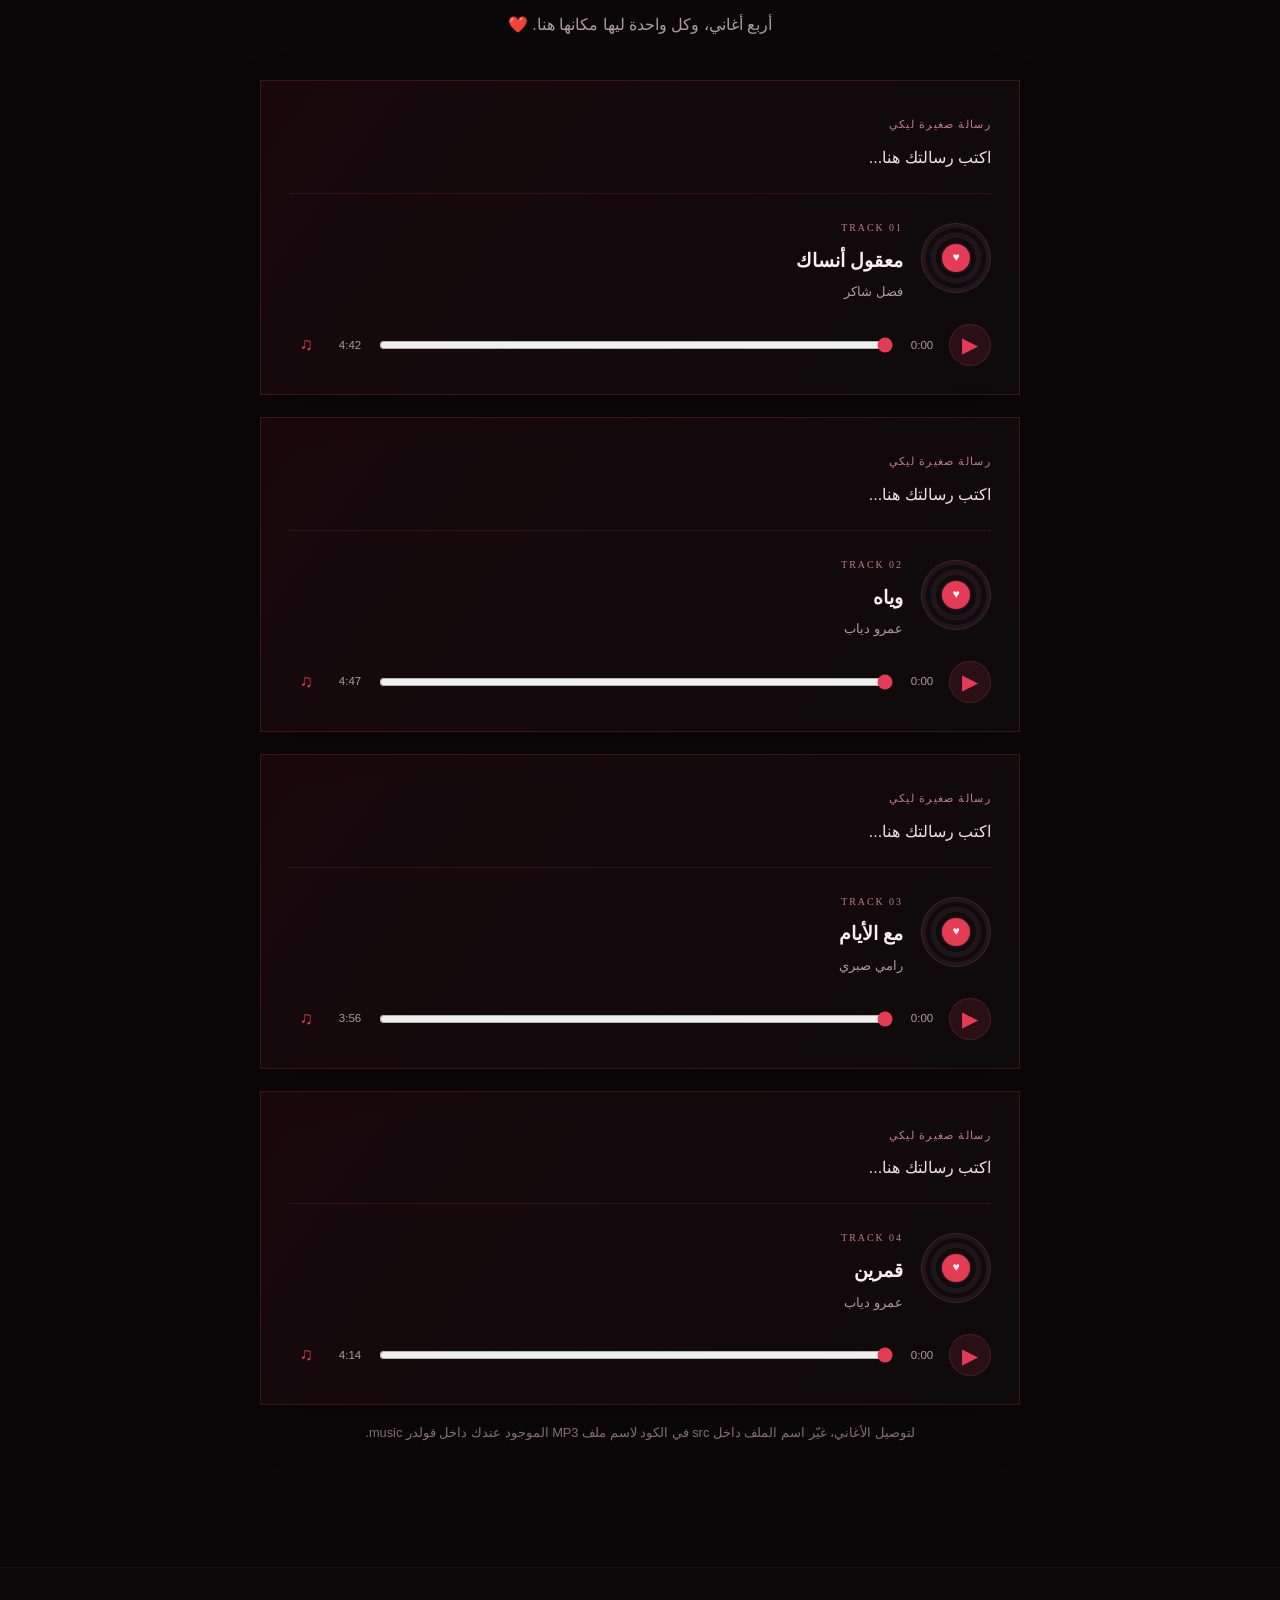
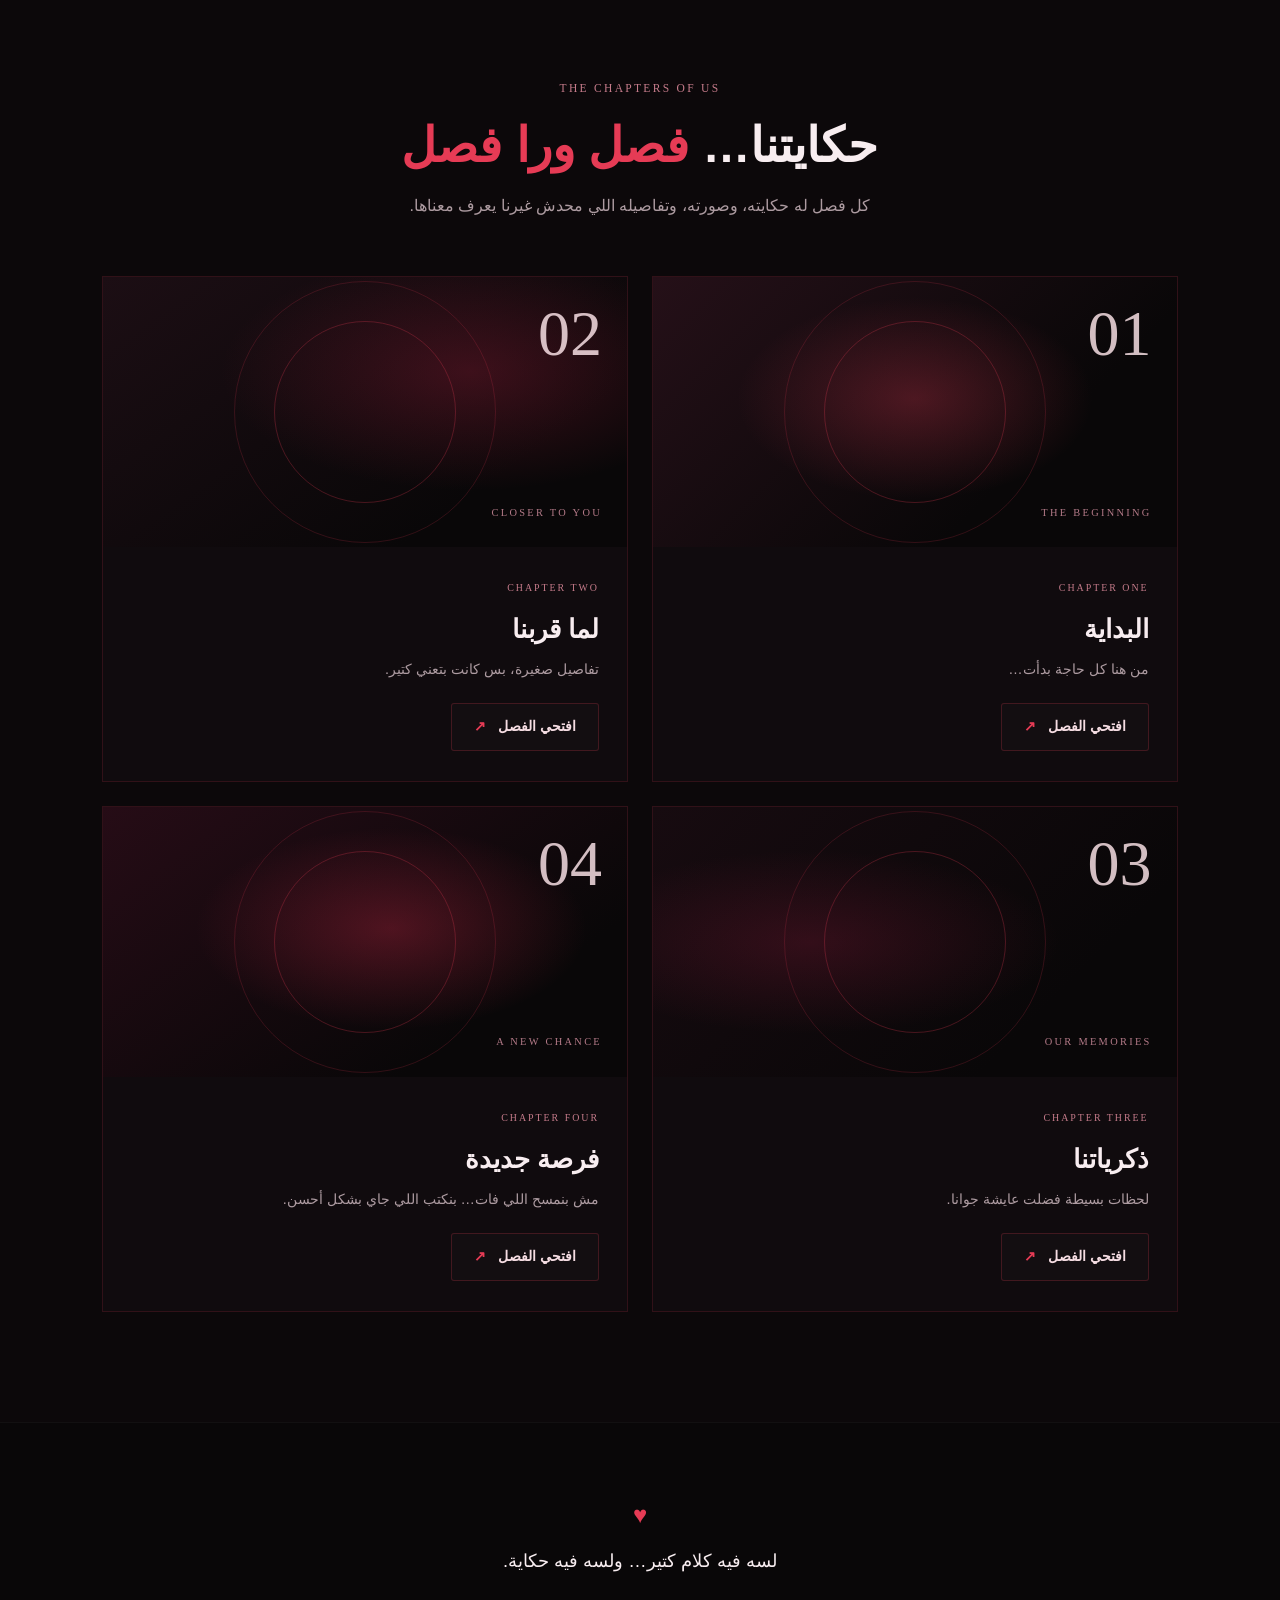
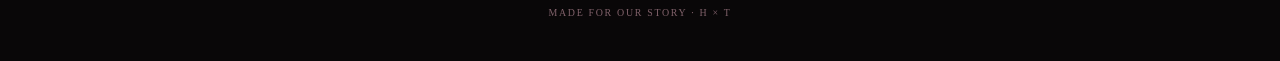
==== commit 533d62df: "Update index.html" ====
--- a/index.html
+++ b/index.html
@@ -6,6 +6,7 @@
   <meta name="theme-color" content="#090708">
   <title>Our Story ❤️</title>
   <link rel="stylesheet" href="style.css">
+  <script src="password.js" defer></script>
 </head>
 <body>
   <!-- شاشة البداية -->
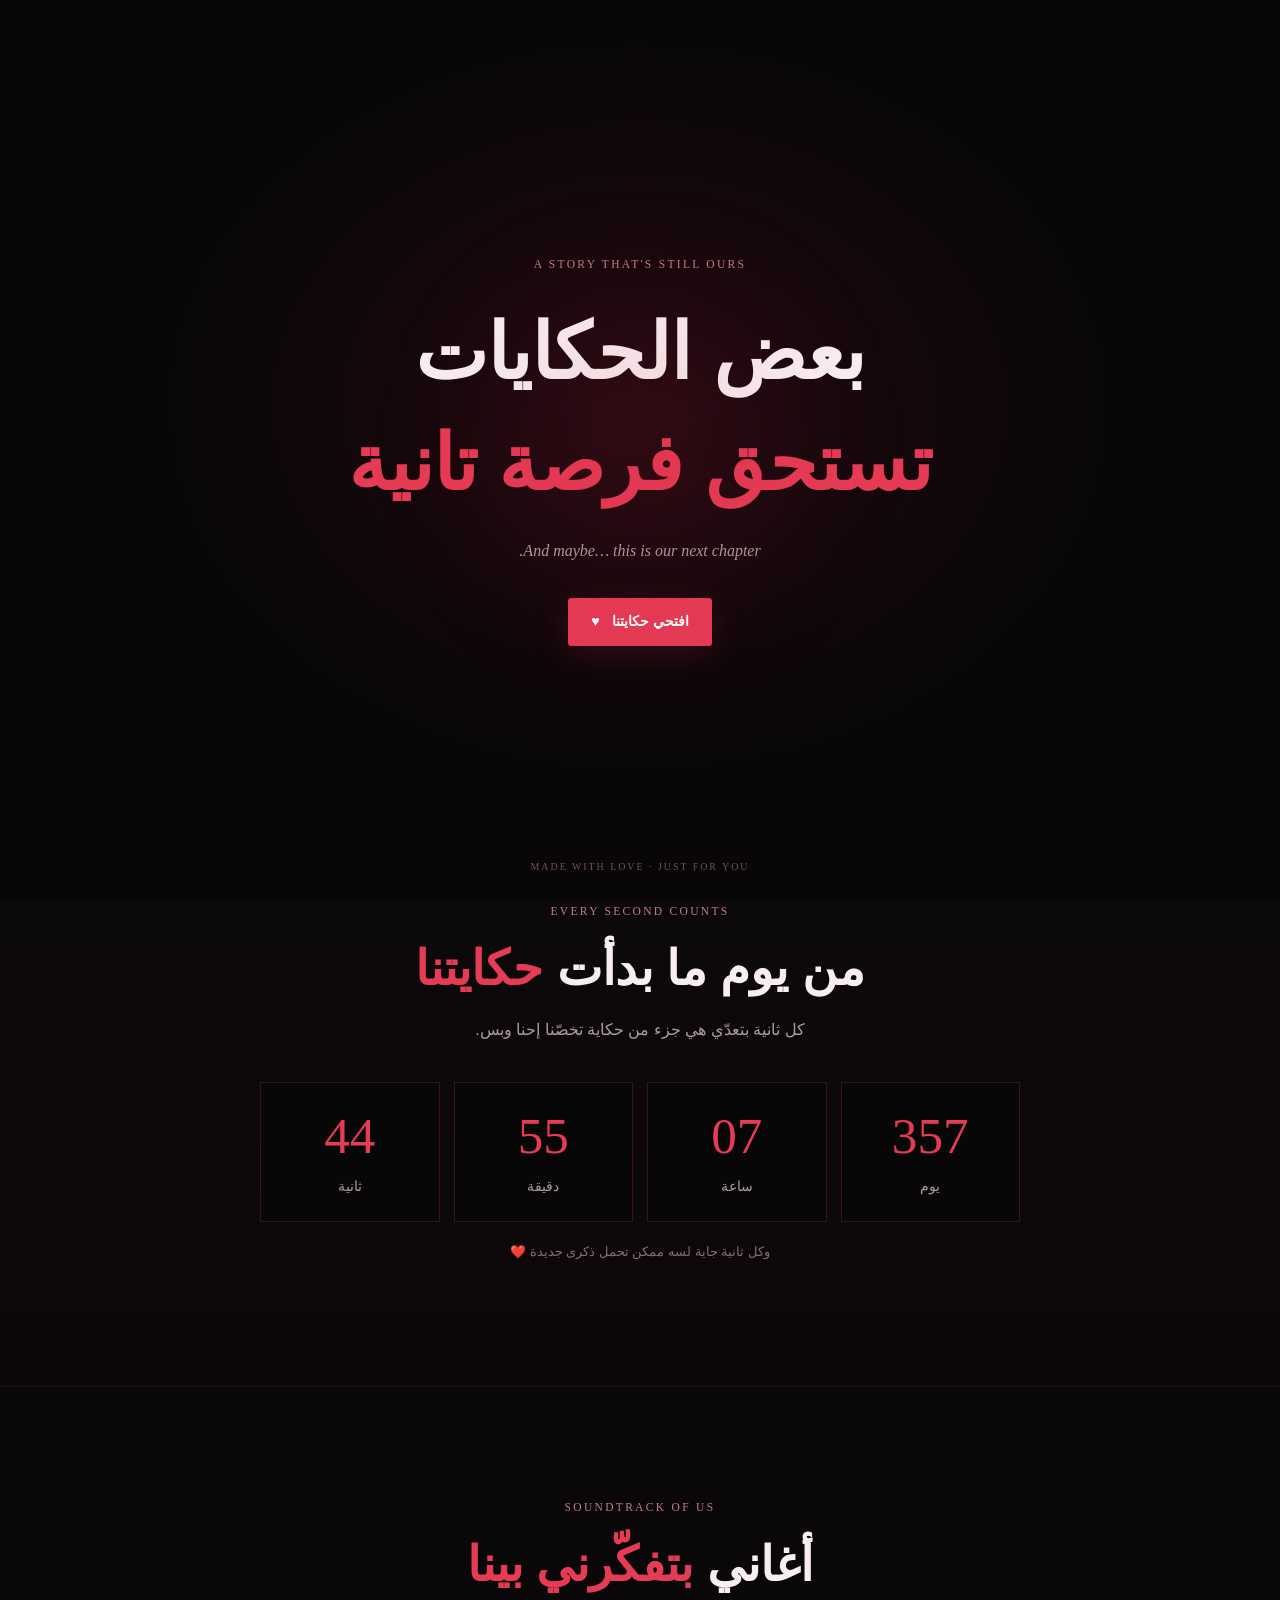
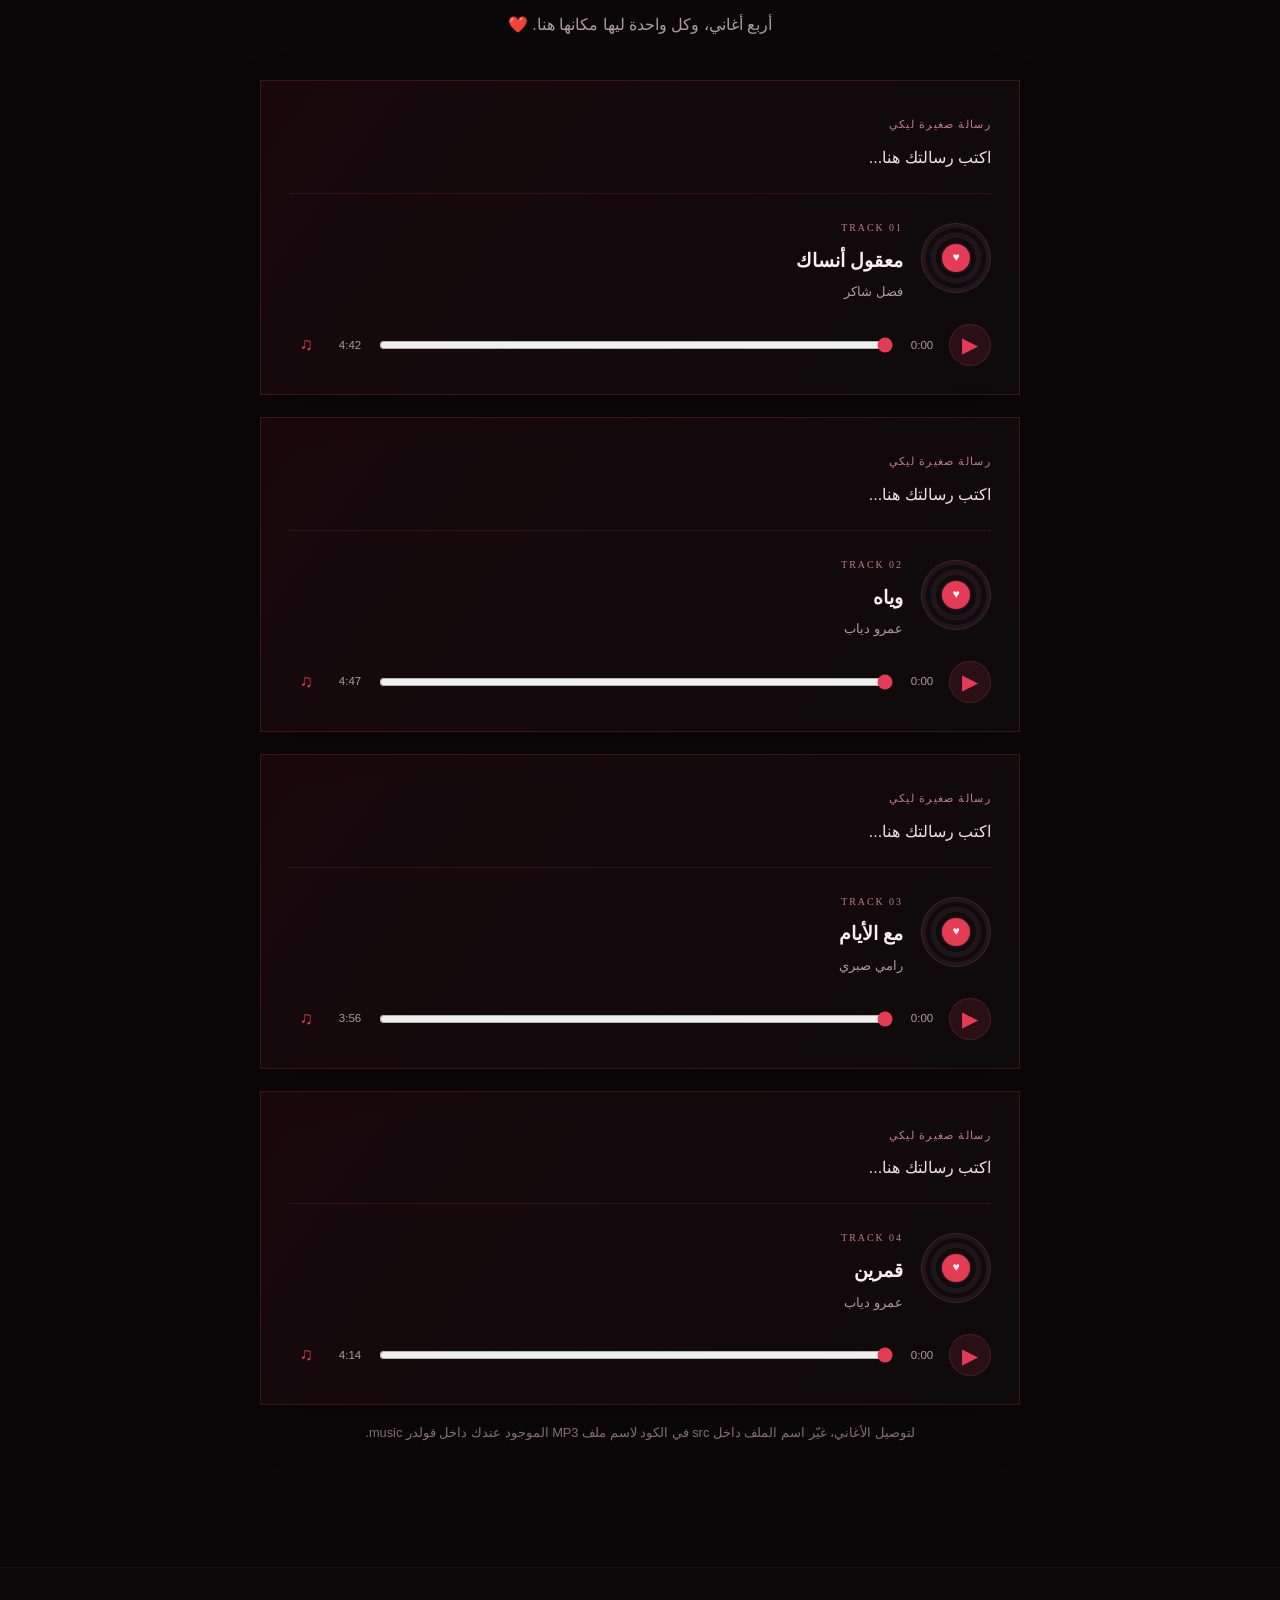
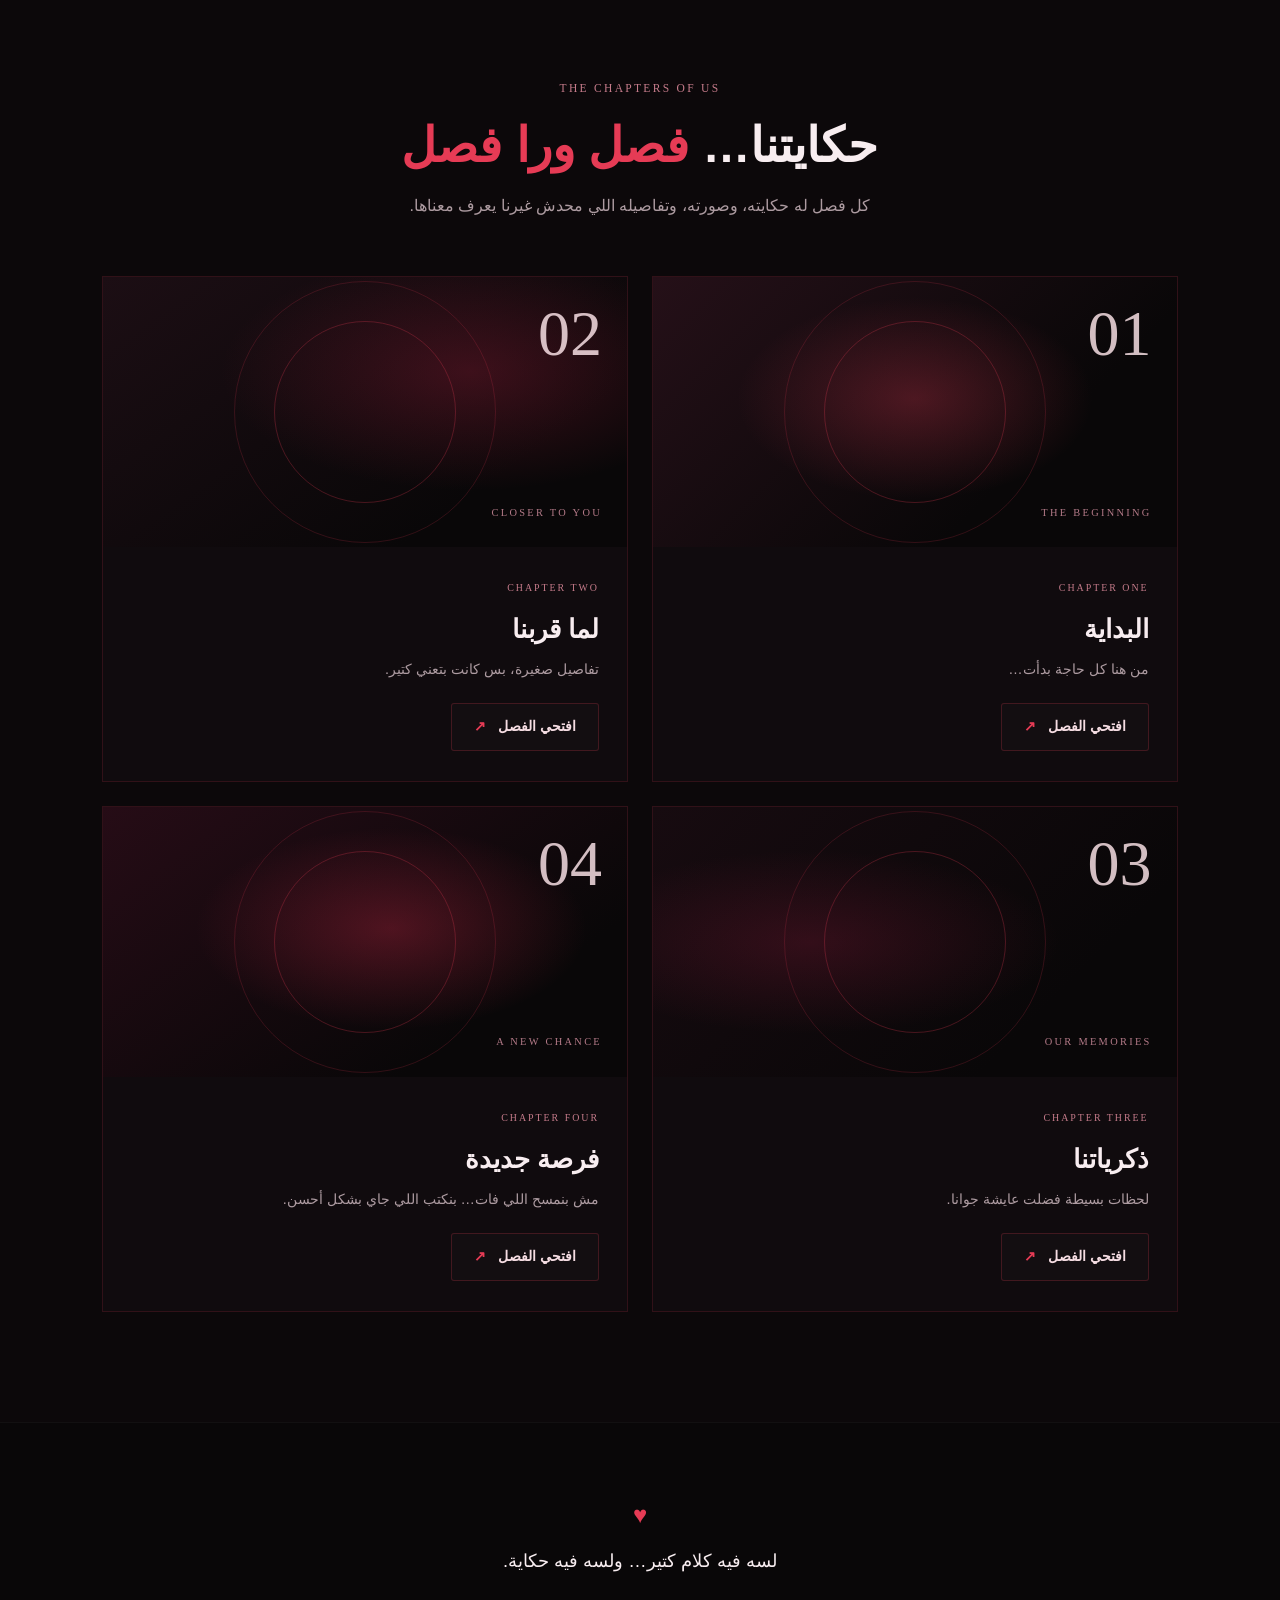
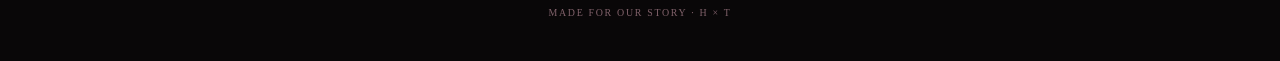
==== commit 9226c843: "Update index.html" ====
--- a/index.html
+++ b/index.html
@@ -1,12 +1,12 @@
 <!DOCTYPE html>
 <html lang="ar" dir="rtl">
 <head>
+  <script src="password.js" defer></script>
   <meta charset="UTF-8">
   <meta name="viewport" content="width=device-width, initial-scale=1.0">
   <meta name="theme-color" content="#090708">
   <title>Our Story ❤️</title>
   <link rel="stylesheet" href="style.css">
-  <script src="password.js" defer></script>
 </head>
 <body>
   <!-- شاشة البداية -->
